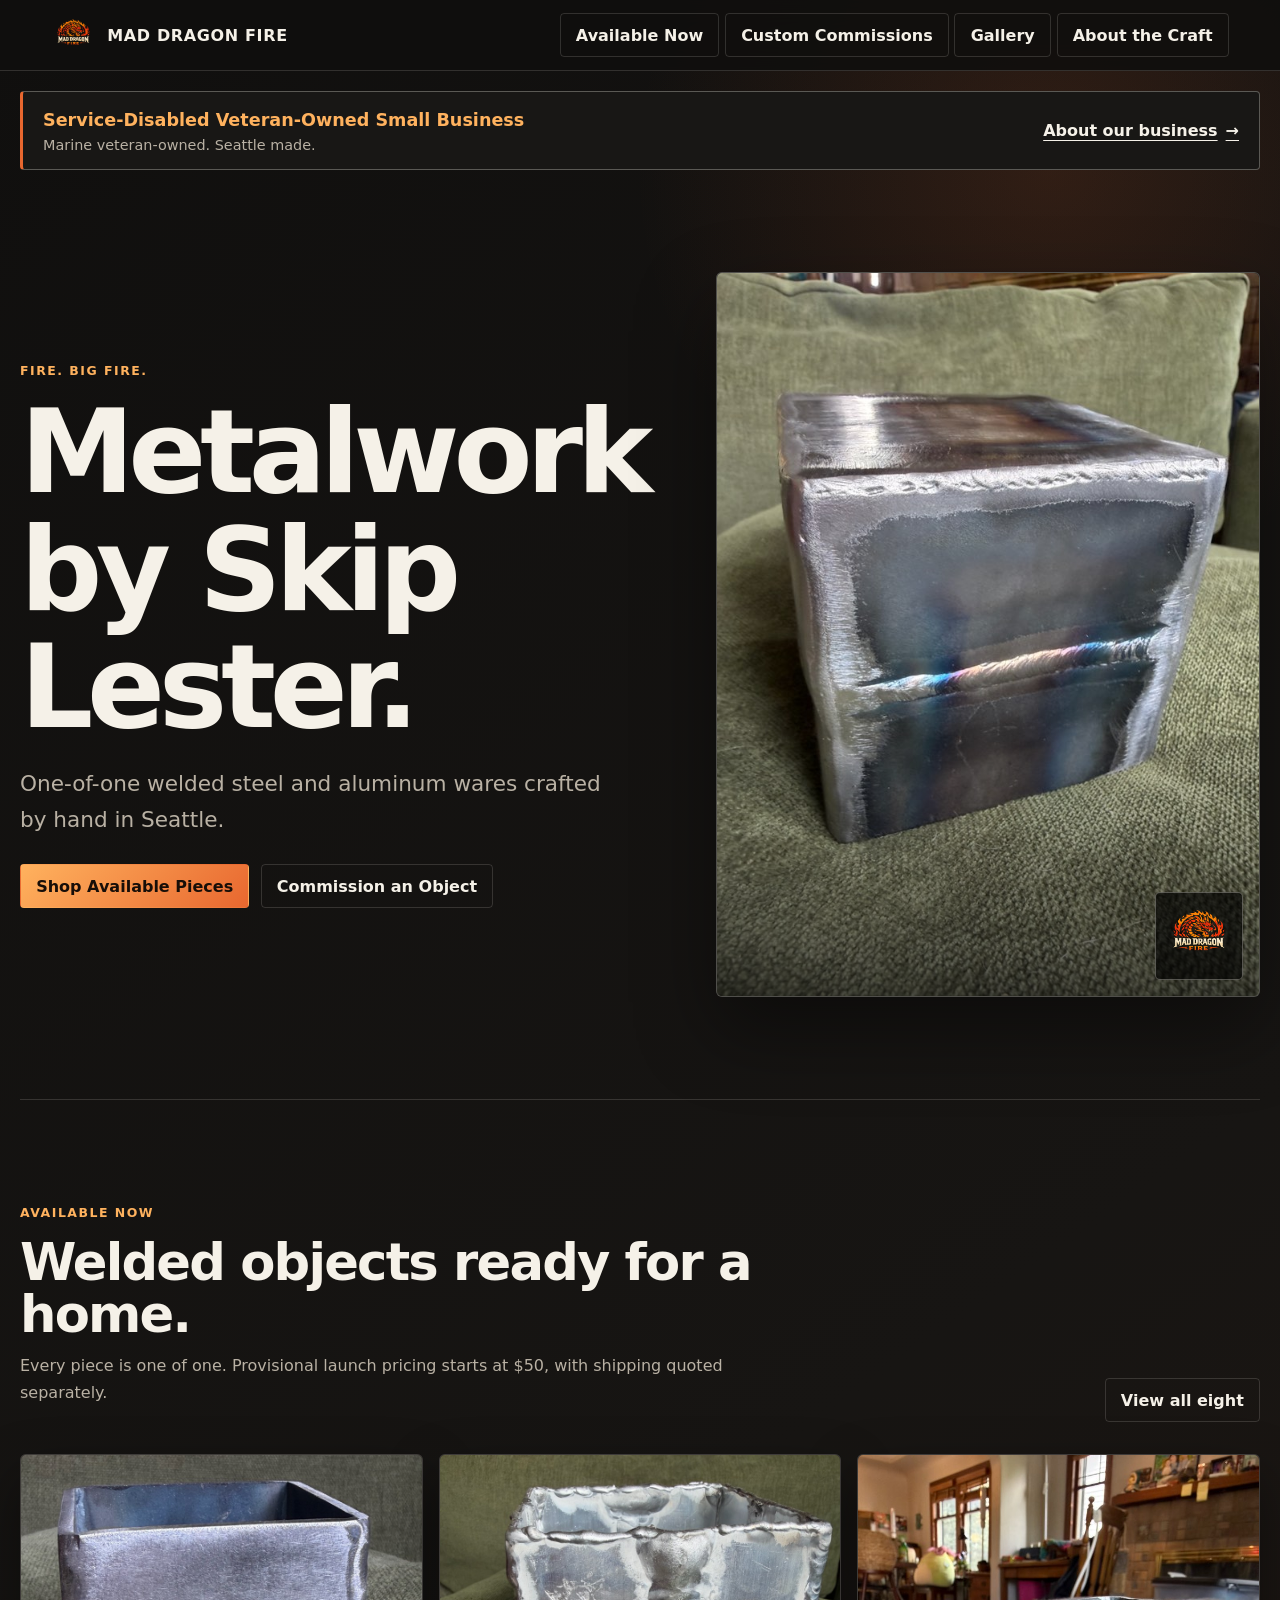
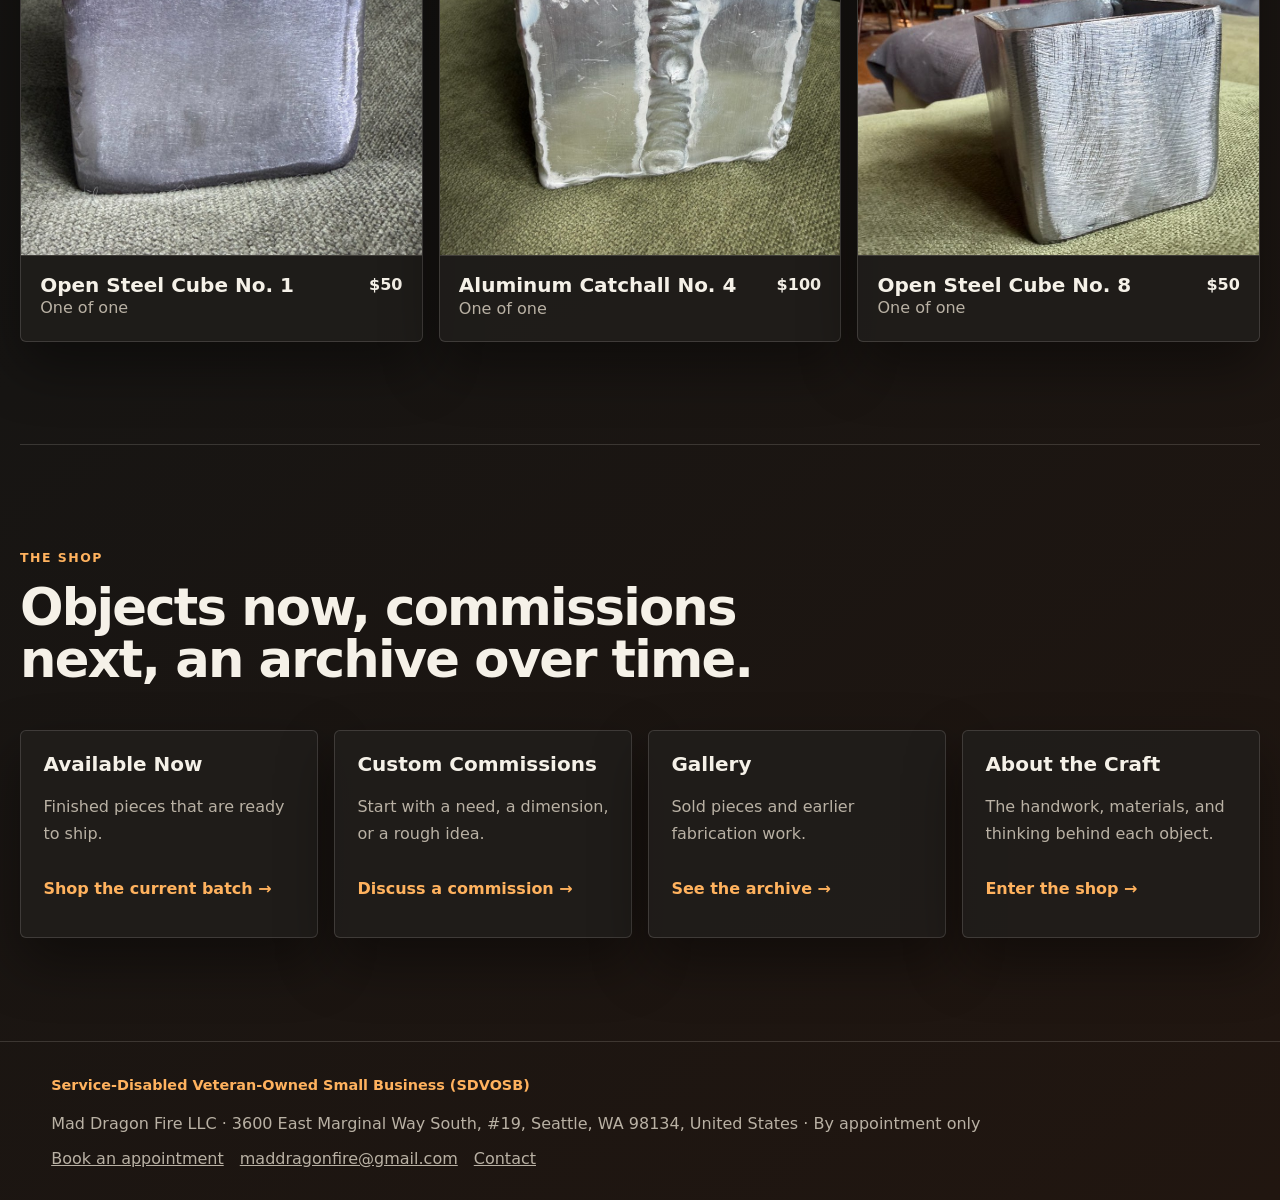
==== index.html @ 629c06bc "Refresh stylesheet cache for ownership banner" ====
<!doctype html>
<html lang="en">
  <head>
    <meta charset="utf-8">
    <meta name="viewport" content="width=device-width, initial-scale=1">
    <title>Mad Dragon Fire | One-of-One Metalwork</title>
    <meta name="description" content="One-of-one welded steel and aluminum wares handmade in Seattle by Mad Dragon Fire LLC, a service-disabled veteran-owned small business.">
    <meta property="og:title" content="Mad Dragon Fire | One-of-One Metalwork">
    <meta property="og:description" content="One-of-one metalwork from a service-disabled veteran-owned small business in Seattle.">
    <meta property="og:image" content="https://maddragonfire.com/images/Metalwork/object007/web/cube-007-view-01.jpeg">
    <link rel="icon" href="assets/images/logo.png">
    <link rel="stylesheet" href="style.css?v=20261022">
  </head>
  <body>
    <a class="skip-link" href="#main">Skip to content</a>
    <header class="site-header">
      <a class="brand" href="./" aria-label="Mad Dragon Fire home">
        <img src="assets/images/logo.png" alt="">
        <span>Mad Dragon Fire</span>
      </a>
      <nav aria-label="Main navigation">
        <a href="available/">Available Now</a>
        <a href="commissions/">Custom Commissions</a>
        <a href="gallery/">Gallery</a>
        <a href="about/">About the Craft</a>
      </nav>
    </header>

    <main id="main">
      <aside class="ownership-banner" aria-label="Business ownership">
        <div>
          <strong>Service-Disabled Veteran-Owned Small Business</strong>
          <span>Marine veteran-owned. Seattle made.</span>
        </div>
        <a href="about/#veteran-owned">About our business <span aria-hidden="true">→</span></a>
      </aside>
      <section class="hero">
        <div class="hero-copy">
          <p class="eyebrow">Fire. Big Fire.</p>
          <h1>Metalwork by Skip Lester.</h1>
          <p>One-of-one welded steel and aluminum wares crafted by hand in Seattle.</p>
          <div class="actions">
            <a class="button primary" href="available/">Shop Available Pieces</a>
            <a class="button" href="commissions/">Commission an Object</a>
          </div>
        </div>
        <div class="hero-media">
          <img src="images/Metalwork/object007/web/cube-007-view-01.jpeg" alt="Exposed-weld steel cube with dark heat color" fetchpriority="high">
          <img class="hero-badge" src="images/logo.png" alt="">
        </div>
      </section>

      <section class="section-block" aria-labelledby="available-heading">
        <div class="section-heading">
          <div>
            <p class="eyebrow">Available now</p>
            <h2 id="available-heading">Welded objects ready for a home.</h2>
            <p>Every piece is one of one. Provisional launch pricing starts at $50, with shipping quoted separately.</p>
          </div>
          <a class="button" href="available/">View all eight</a>
        </div>
        <div class="product-card-grid">
          <a class="product-card" href="available/#cube-001">
            <img src="images/Metalwork/object001/web/cube-001-view-01.jpeg" alt="Open steel cube number one" loading="lazy">
            <div class="product-card-copy">
              <div><h3>Open Steel Cube No. 1</h3><p>One of one</p></div>
              <span class="product-card-price">$50</span>
            </div>
          </a>
          <a class="product-card" href="available/#cube-004">
            <img src="images/Metalwork/object004/web/cube-004-view-01.jpeg" alt="Aluminum catchall number four" loading="lazy">
            <div class="product-card-copy">
              <div><h3>Aluminum Catchall No. 4</h3><p>One of one</p></div>
              <span class="product-card-price">$100</span>
            </div>
          </a>
          <a class="product-card" href="available/#cube-008">
            <img src="images/Metalwork/object008/web/cube-008-view-01.jpeg" alt="Open steel cube number eight" loading="lazy">
            <div class="product-card-copy">
              <div><h3>Open Steel Cube No. 8</h3><p>One of one</p></div>
              <span class="product-card-price">$50</span>
            </div>
          </a>
        </div>
      </section>

      <section class="section-block" aria-labelledby="shop-structure-heading">
        <div class="section-heading">
          <div>
            <p class="eyebrow">The shop</p>
            <h2 id="shop-structure-heading">Objects now, commissions next, an archive over time.</h2>
          </div>
        </div>
        <div class="path-grid">
          <a class="path-card" href="available/"><h3>Available Now</h3><p>Finished pieces that are ready to ship.</p><span>Shop the current batch →</span></a>
          <a class="path-card" href="commissions/"><h3>Custom Commissions</h3><p>Start with a need, a dimension, or a rough idea.</p><span>Discuss a commission →</span></a>
          <a class="path-card" href="gallery/"><h3>Gallery</h3><p>Sold pieces and earlier fabrication work.</p><span>See the archive →</span></a>
          <a class="path-card" href="about/"><h3>About the Craft</h3><p>The handwork, materials, and thinking behind each object.</p><span>Enter the shop →</span></a>
        </div>
      </section>
    </main>

    <footer>
      <p class="ownership-footer">Service-Disabled Veteran-Owned Small Business (SDVOSB)</p>
      <address>Mad Dragon Fire LLC · 3600 East Marginal Way South, #19, Seattle, WA 98134, United States · By appointment only</address>
      <div class="footer-links">
        <a href="https://calendar.app.google/XEQRpkkE3KjMpGwbA">Book an appointment</a>
        <a href="mailto:maddragonfire@gmail.com">maddragonfire@gmail.com</a>
        <a href="contact/">Contact</a>
      </div>
    </footer>
  </body>
</html>
---- style.css ----
:root {
  color-scheme: dark;
  --bg: #100f0e;
  --surface: #181715;
  --surface-raised: #211f1c;
  --text: #f5f1e8;
  --muted: #b9b1a4;
  --steel: #d7d2c8;
  --accent: #e8672f;
  --accent-light: #ffb25e;
  --line: rgba(245, 241, 232, 0.15);
  --line-strong: rgba(245, 241, 232, 0.3);
  --shadow: rgba(0, 0, 0, 0.42);
  font-family: Inter, ui-sans-serif, system-ui, -apple-system, BlinkMacSystemFont, "Segoe UI", sans-serif;
}

* {
  box-sizing: border-box;
}

html {
  scroll-behavior: smooth;
}

body {
  min-height: 100vh;
  margin: 0;
  color: var(--text);
  background:
    radial-gradient(circle at 82% 6%, rgba(232, 103, 47, 0.14), transparent 26rem),
    linear-gradient(145deg, #100f0e 0%, #171513 54%, #211610 100%);
}

img {
  display: block;
  max-width: 100%;
}

a {
  color: inherit;
}

.skip-link {
  position: fixed;
  top: 0.75rem;
  left: 0.75rem;
  z-index: 100;
  padding: 0.75rem 1rem;
  color: #111;
  background: var(--accent-light);
  transform: translateY(-180%);
}

.skip-link:focus {
  transform: translateY(0);
}

.site-header {
  position: sticky;
  top: 0;
  z-index: 20;
  display: flex;
  align-items: center;
  justify-content: space-between;
  gap: 1.5rem;
  padding: 0.8rem clamp(1rem, 4vw, 4rem);
  border-bottom: 1px solid var(--line);
  background: rgba(16, 15, 14, 0.9);
  backdrop-filter: blur(14px);
}

.brand {
  display: inline-flex;
  align-items: center;
  gap: 0.7rem;
  font-weight: 850;
  letter-spacing: 0.04em;
  text-decoration: none;
  text-transform: uppercase;
  white-space: nowrap;
}

.brand img {
  width: 2.8rem;
  height: 2.8rem;
  object-fit: contain;
}

nav {
  display: flex;
  flex-wrap: wrap;
  justify-content: flex-end;
  gap: 0.35rem;
}

nav a,
.button,
.checkout-stub {
  min-height: 2.75rem;
  display: inline-flex;
  align-items: center;
  justify-content: center;
  padding: 0.7rem 0.95rem;
  border: 1px solid var(--line);
  border-radius: 4px;
  font: inherit;
  font-weight: 750;
  text-decoration: none;
}

nav a:hover,
nav a:focus-visible,
.button:hover,
.button:focus-visible {
  border-color: var(--accent-light);
}

nav a[aria-current="page"] {
  color: var(--accent-light);
  border-color: rgba(255, 178, 94, 0.5);
}

main {
  width: min(1240px, calc(100% - 2rem));
  margin: 0 auto;
}

h1,
h2,
h3,
p {
  margin-top: 0;
}

h1,
h2,
h3 {
  line-height: 1.02;
}

h1 {
  margin-bottom: 1.2rem;
  font-size: clamp(3.2rem, 9vw, 7.8rem);
  letter-spacing: -0.055em;
}

h2 {
  font-size: clamp(1.9rem, 4vw, 3.5rem);
  letter-spacing: -0.035em;
}

h3 {
  font-size: 1.25rem;
}

p {
  color: var(--muted);
  line-height: 1.65;
}

.eyebrow,
.listing-status {
  margin-bottom: 0.8rem;
  color: var(--accent-light);
  font-size: 0.78rem;
  font-weight: 850;
  letter-spacing: 0.12em;
  text-transform: uppercase;
}

.hero {
  min-height: calc(100svh - 4.5rem);
  display: grid;
  grid-template-columns: minmax(0, 1fr) minmax(22rem, 34rem);
  align-items: center;
  gap: clamp(2rem, 7vw, 6rem);
  padding: clamp(2.5rem, 8vw, 7rem) 0;
}

.hero-copy {
  max-width: 47rem;
}

.hero-copy > p:not(.eyebrow) {
  max-width: 38rem;
  font-size: clamp(1.1rem, 2vw, 1.35rem);
}

.hero-media {
  position: relative;
  overflow: hidden;
  min-height: 37rem;
  border: 1px solid var(--line-strong);
  border-radius: 6px;
  background: #080807;
  box-shadow: 0 2rem 5rem var(--shadow);
}

.hero-media::after {
  position: absolute;
  inset: 0;
  content: "";
  background: linear-gradient(180deg, transparent 58%, rgba(0, 0, 0, 0.68));
  pointer-events: none;
}

.hero-media > img:first-child {
  width: 100%;
  height: 100%;
  min-height: 37rem;
  object-fit: cover;
}

.hero-badge {
  position: absolute;
  right: 1rem;
  bottom: 1rem;
  z-index: 2;
  width: 5.5rem;
  padding: 0.45rem;
  border: 1px solid var(--line-strong);
  border-radius: 5px;
  background: rgba(0, 0, 0, 0.66);
}

.actions {
  display: flex;
  flex-wrap: wrap;
  gap: 0.7rem;
  margin-top: 1.7rem;
}

.button.primary {
  color: #170e08;
  border-color: transparent;
  background: linear-gradient(135deg, var(--accent-light), var(--accent));
}

.section-block {
  padding: clamp(3.5rem, 8vw, 7rem) 0;
  border-top: 1px solid var(--line);
}

.section-heading {
  display: flex;
  align-items: end;
  justify-content: space-between;
  gap: 2rem;
  margin-bottom: 2rem;
}

.section-heading > div {
  max-width: 46rem;
}

.section-heading h2 {
  margin-bottom: 0.8rem;
}

.product-card-grid,
.path-grid,
.content-grid {
  display: grid;
  grid-template-columns: repeat(3, minmax(0, 1fr));
  gap: 1rem;
}

.product-card,
.path-card,
.content-panel,
.notice-panel {
  overflow: hidden;
  border: 1px solid var(--line);
  border-radius: 6px;
  background: rgba(33, 31, 28, 0.8);
  box-shadow: 0 1.5rem 3.5rem var(--shadow);
}

.product-card {
  display: flex;
  flex-direction: column;
  text-decoration: none;
}

.product-card img {
  width: 100%;
  aspect-ratio: 1;
  object-fit: cover;
  border-bottom: 1px solid var(--line);
}

.product-card-copy {
  display: grid;
  grid-template-columns: 1fr auto;
  gap: 0.75rem;
  align-items: start;
  padding: 1.2rem;
}

.product-card-copy h3,
.product-card-copy p {
  margin-bottom: 0;
}

.product-card-price,
.price {
  color: var(--text);
  font-weight: 850;
  font-variant-numeric: tabular-nums;
}

.path-grid {
  grid-template-columns: repeat(4, minmax(0, 1fr));
}

.path-card,
.content-panel,
.notice-panel {
  padding: 1.4rem;
}

.path-card {
  min-height: 13rem;
  text-decoration: none;
}

.path-card span {
  display: inline-block;
  margin-top: 1rem;
  color: var(--accent-light);
  font-weight: 800;
}

.page-header {
  display: grid;
  grid-template-columns: minmax(0, 1fr) minmax(15rem, 24rem);
  align-items: center;
  gap: clamp(2rem, 6vw, 5rem);
  padding: clamp(3rem, 8vw, 6.5rem) 0;
}

.page-header h1 {
  max-width: 10ch;
  font-size: clamp(3.3rem, 8vw, 7rem);
}

.page-header-copy > p:not(.eyebrow) {
  max-width: 46rem;
  font-size: 1.15rem;
}

.page-header-image {
  width: 100%;
  aspect-ratio: 1;
  object-fit: cover;
  border: 1px solid var(--line-strong);
  border-radius: 6px;
  box-shadow: 0 1.5rem 4rem var(--shadow);
}

.notice-panel {
  display: grid;
  grid-template-columns: auto 1fr;
  gap: 1rem;
  margin-bottom: 2rem;
  border-color: rgba(255, 178, 94, 0.38);
}

.notice-panel strong {
  color: var(--accent-light);
}

.notice-panel p {
  margin-bottom: 0;
}

.product-list {
  display: grid;
  gap: clamp(3rem, 8vw, 7rem);
  padding-bottom: clamp(4rem, 9vw, 8rem);
}

.product-listing {
  display: grid;
  grid-template-columns: minmax(0, 1.08fr) minmax(19rem, 0.92fr);
  gap: clamp(1.5rem, 5vw, 4rem);
  scroll-margin-top: 6rem;
}

.product-gallery {
  display: grid;
  grid-template-columns: repeat(4, minmax(0, 1fr));
  gap: 0.55rem;
  align-content: start;
}

.product-gallery a {
  overflow: hidden;
  border: 1px solid var(--line);
  border-radius: 4px;
  background: var(--surface);
}

.product-gallery a:first-child {
  grid-column: 1 / -1;
}

.product-gallery img {
  width: 100%;
  aspect-ratio: 1;
  object-fit: cover;
  transition: transform 180ms ease;
}

.product-gallery a:first-child img {
  aspect-ratio: 4 / 3;
}

.product-gallery a:hover img,
.product-gallery a:focus-visible img {
  transform: scale(1.025);
}

.product-details {
  align-self: start;
  position: sticky;
  top: 6.2rem;
  padding: clamp(1.35rem, 3vw, 2rem);
  border: 1px solid var(--line);
  border-radius: 6px;
  background: rgba(24, 23, 21, 0.92);
  box-shadow: 0 1.5rem 4rem var(--shadow);
}

.product-heading {
  display: flex;
  justify-content: space-between;
  gap: 1rem;
  align-items: start;
  padding-bottom: 1rem;
  border-bottom: 1px solid var(--line);
}

.product-heading h2 {
  max-width: 11ch;
  margin-bottom: 0;
  font-size: clamp(2rem, 4vw, 3.4rem);
}

.price {
  margin: 0;
  font-size: 1.5rem;
}

.spec-list {
  display: grid;
  grid-template-columns: minmax(7rem, 0.45fr) 1fr;
  margin: 1.3rem 0;
  border-top: 1px solid var(--line);
}

.spec-list dt,
.spec-list dd {
  margin: 0;
  padding: 0.65rem 0;
  border-bottom: 1px solid var(--line);
}

.spec-list dt {
  color: var(--muted);
  font-size: 0.86rem;
  font-weight: 750;
}

.spec-list dd {
  color: var(--steel);
}

.provenance {
  padding-left: 1rem;
  border-left: 2px solid var(--accent);
  font-size: 0.92rem;
}

.product-actions {
  display: grid;
  grid-template-columns: 1fr;
}

.checkout-stub {
  color: #8f8980;
  border-color: rgba(245, 241, 232, 0.08);
  background: rgba(255, 255, 255, 0.025);
  cursor: not-allowed;
}

.content-grid {
  grid-template-columns: repeat(2, minmax(0, 1fr));
  padding-bottom: clamp(4rem, 9vw, 8rem);
}

.content-panel {
  min-height: 14rem;
}

.content-panel p:last-child {
  margin-bottom: 0;
}

.sold-grid {
  display: grid;
  grid-template-columns: repeat(3, minmax(0, 1fr));
  gap: 1rem;
  padding-bottom: clamp(4rem, 9vw, 8rem);
}

.sold-piece {
  overflow: hidden;
  margin: 0;
  border: 1px solid var(--line);
  border-radius: 6px;
  background: var(--surface-raised);
}

.sold-piece:first-child {
  grid-column: span 2;
}

.sold-piece img {
  width: 100%;
  min-height: 20rem;
  aspect-ratio: 4 / 3;
  object-fit: cover;
}

.sold-piece figcaption {
  display: flex;
  justify-content: space-between;
  gap: 1rem;
  padding: 1rem 1.1rem;
  color: var(--muted);
}

.sold-piece strong {
  color: var(--text);
}

.sold-marker {
  color: var(--accent-light);
  font-size: 0.78rem;
  font-weight: 850;
  letter-spacing: 0.1em;
  text-transform: uppercase;
}

.legacy-message {
  max-width: 48rem;
  margin: 12vh auto;
  padding: 2rem;
  border: 1px solid var(--line);
  background: var(--surface);
}

footer {
  display: flex;
  flex-wrap: wrap;
  justify-content: space-between;
  gap: 1rem 2rem;
  padding: 2rem clamp(1rem, 4vw, 4rem);
  border-top: 1px solid var(--line);
  color: var(--muted);
}

footer address,
.business-address {
  font-style: normal;
}

.business-address {
  margin-top: 1.25rem;
  color: var(--muted);
  line-height: 1.7;
}

.business-address strong {
  color: var(--text);
}

.business-address .appointment-only {
  color: var(--accent-light);
}

.footer-links {
  display: flex;
  flex-wrap: wrap;
  gap: 1rem;
}

@media (max-width: 960px) {
  .path-grid {
    grid-template-columns: repeat(2, minmax(0, 1fr));
  }

  .product-listing {
    grid-template-columns: 1fr;
  }

  .product-details {
    position: static;
  }
}

@media (max-width: 780px) {
  .site-header,
  footer {
    align-items: flex-start;
    flex-direction: column;
  }

  nav {
    justify-content: flex-start;
  }

  .hero,
  .page-header,
  .product-card-grid,
  .content-grid,
  .sold-grid {
    grid-template-columns: 1fr;
  }

  .hero {
    min-height: auto;
  }

  .hero-media {
    order: -1;
  }

  .section-heading {
    align-items: flex-start;
    flex-direction: column;
  }

  .sold-piece:first-child {
    grid-column: auto;
  }
}

@media (max-width: 600px) {
  .site-header {
    gap: 0.65rem;
    padding: max(0.65rem, env(safe-area-inset-top)) 0.75rem 0.65rem;
  }

  .brand {
    font-size: 0.86rem;
  }

  .brand img {
    width: 2.25rem;
    height: 2.25rem;
  }

  nav {
    width: calc(100% + 1.5rem);
    margin-inline: -0.75rem;
    padding-inline: 0.75rem;
    overflow-x: auto;
    flex-wrap: nowrap;
    scrollbar-width: none;
  }

  nav::-webkit-scrollbar {
    display: none;
  }

  nav a {
    flex: 0 0 auto;
    min-height: 2.45rem;
    padding: 0.55rem 0.7rem;
    font-size: 0.82rem;
  }

  main {
    width: min(100% - 1.4rem, 36rem);
  }

  h1 {
    font-size: clamp(3.1rem, 16vw, 4.8rem);
  }

  .hero {
    gap: 1.5rem;
    padding: 1rem 0 3rem;
  }

  .hero-media {
    min-height: 0;
    aspect-ratio: 4 / 5;
    max-height: 68svh;
  }

  .hero-media > img:first-child {
    min-height: 0;
    height: 100%;
  }

  .actions {
    display: grid;
    grid-template-columns: 1fr;
  }

  .button,
  .checkout-stub {
    width: 100%;
    min-height: 3.15rem;
  }

  .path-grid {
    grid-template-columns: 1fr;
  }

  .page-header {
    grid-template-columns: 1fr;
    padding: 1.5rem 0 3rem;
  }

  .page-header-image {
    order: -1;
    aspect-ratio: 4 / 3;
  }

  .notice-panel {
    grid-template-columns: 1fr;
  }

  .product-list {
    gap: 4rem;
  }

  .product-gallery {
    grid-template-columns: repeat(3, minmax(0, 1fr));
  }

  .product-heading {
    display: block;
  }

  .price {
    margin-top: 0.8rem;
  }

  .spec-list {
    grid-template-columns: 1fr;
  }

  .spec-list dt {
    padding-bottom: 0.15rem;
    border-bottom: 0;
  }

  .spec-list dd {
    padding-top: 0;
  }

  footer {
    padding: 1.5rem 0.75rem max(1.5rem, env(safe-area-inset-bottom));
    font-size: 0.88rem;
  }
}

/* Ownership is visible before the hero on desktop and mobile. */
.ownership-banner {
  display: flex;
  flex-wrap: wrap;
  align-items: center;
  justify-content: space-between;
  gap: 1rem 2rem;
  margin-top: 1.25rem;
  padding: 1rem 1.25rem;
  border: 1px solid var(--line-strong);
  border-left: 3px solid var(--accent);
  border-radius: 4px;
  background: var(--surface);
}
.ownership-banner strong,
.ownership-banner div > span {
  display: block;
}
.ownership-banner strong {
  color: var(--accent-light);
  font-size: clamp(0.95rem, 2vw, 1.1rem);
  line-height: 1.4;
}
.ownership-banner div > span {
  margin-top: 0.25rem;
  color: var(--muted);
  font-size: 0.9rem;
}
.ownership-banner a {
  display: inline-flex;
  align-items: center;
  gap: 0.5rem;
  min-height: 2.75rem;
  font-weight: 750;
  text-underline-offset: 0.25em;
}
.ownership-banner a:focus-visible {
  outline: 2px solid var(--accent-light);
  outline-offset: 4px;
}
.ownership-story {
  max-width: 52rem;
  margin-bottom: 3rem;
  padding: 2rem 0 0 1.25rem;
  border-left: 3px solid var(--accent);
  scroll-margin-top: 10rem;
}
.ownership-story h2 {
  font-size: clamp(1.8rem, 4vw, 3rem);
}
.ownership-footer {
  flex-basis: 100%;
  margin: 0;
  color: var(--accent-light);
  font-size: 0.9rem;
  font-weight: 750;
}
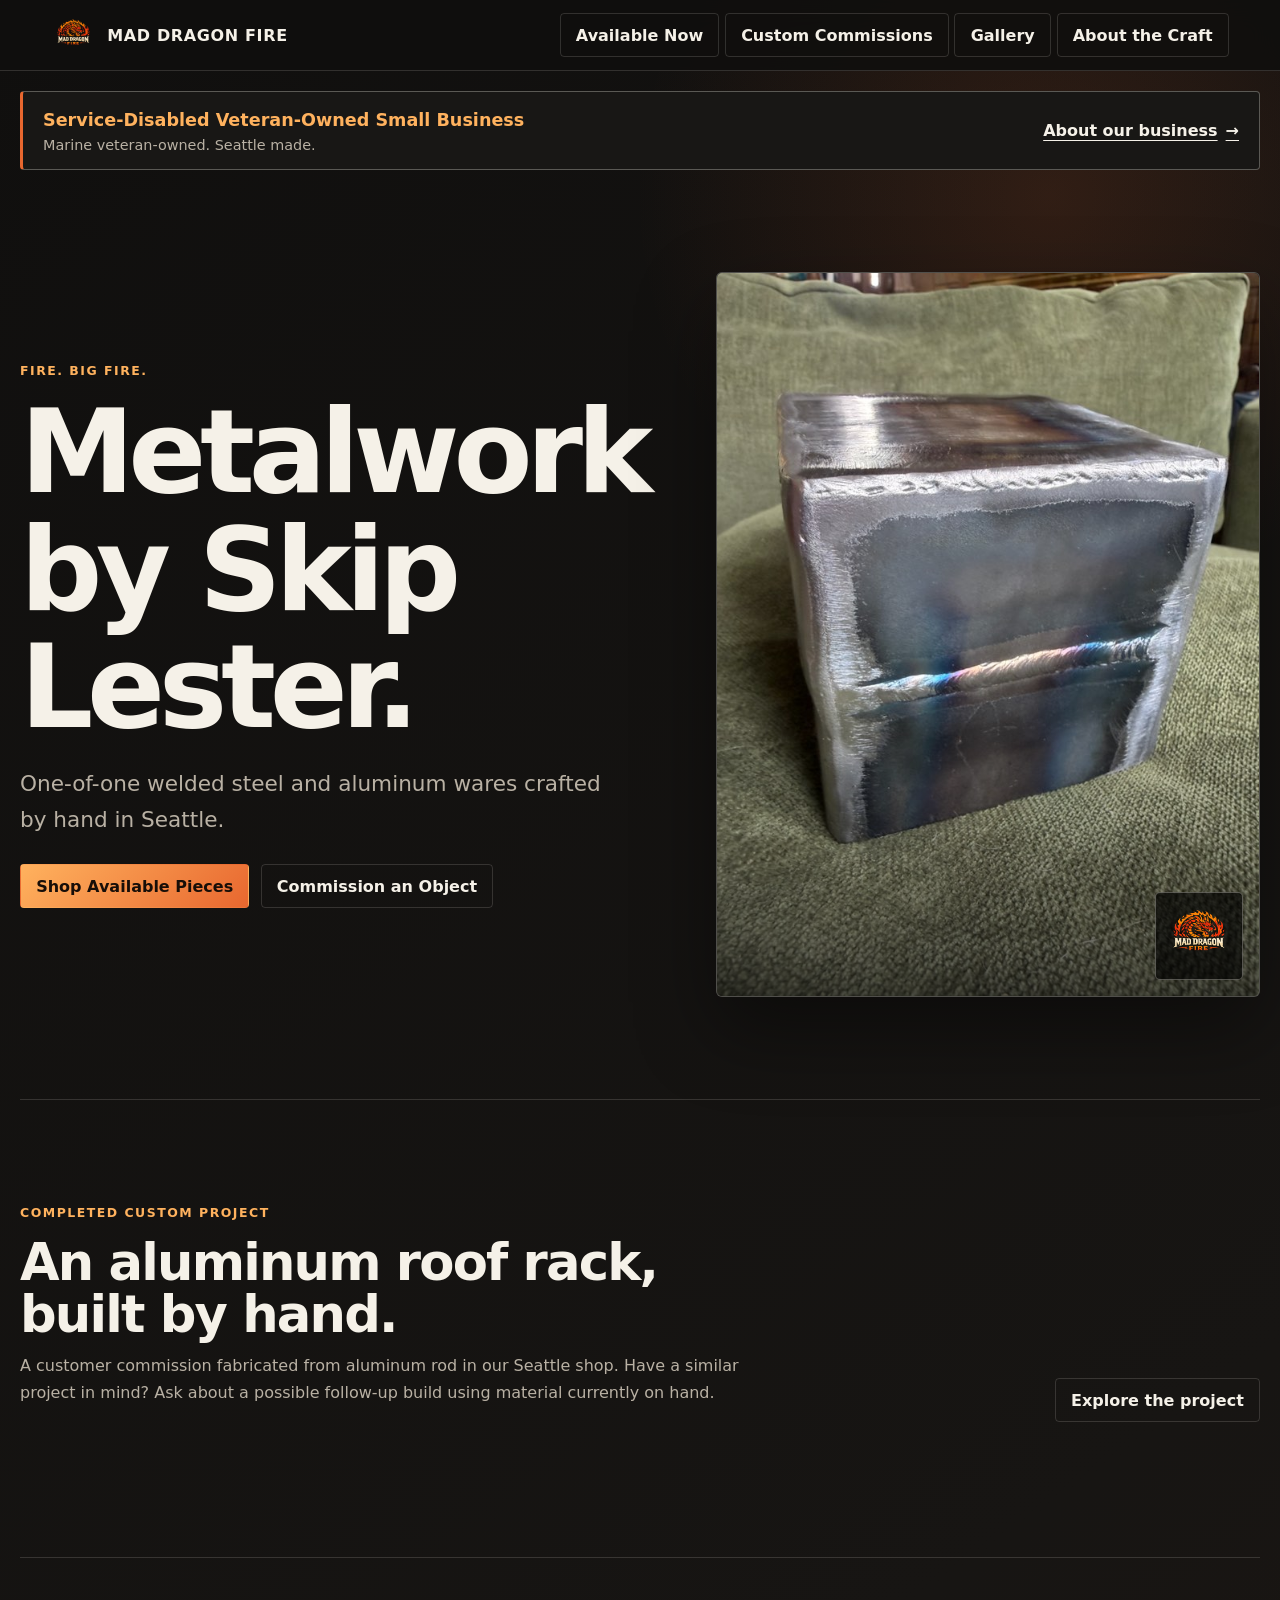
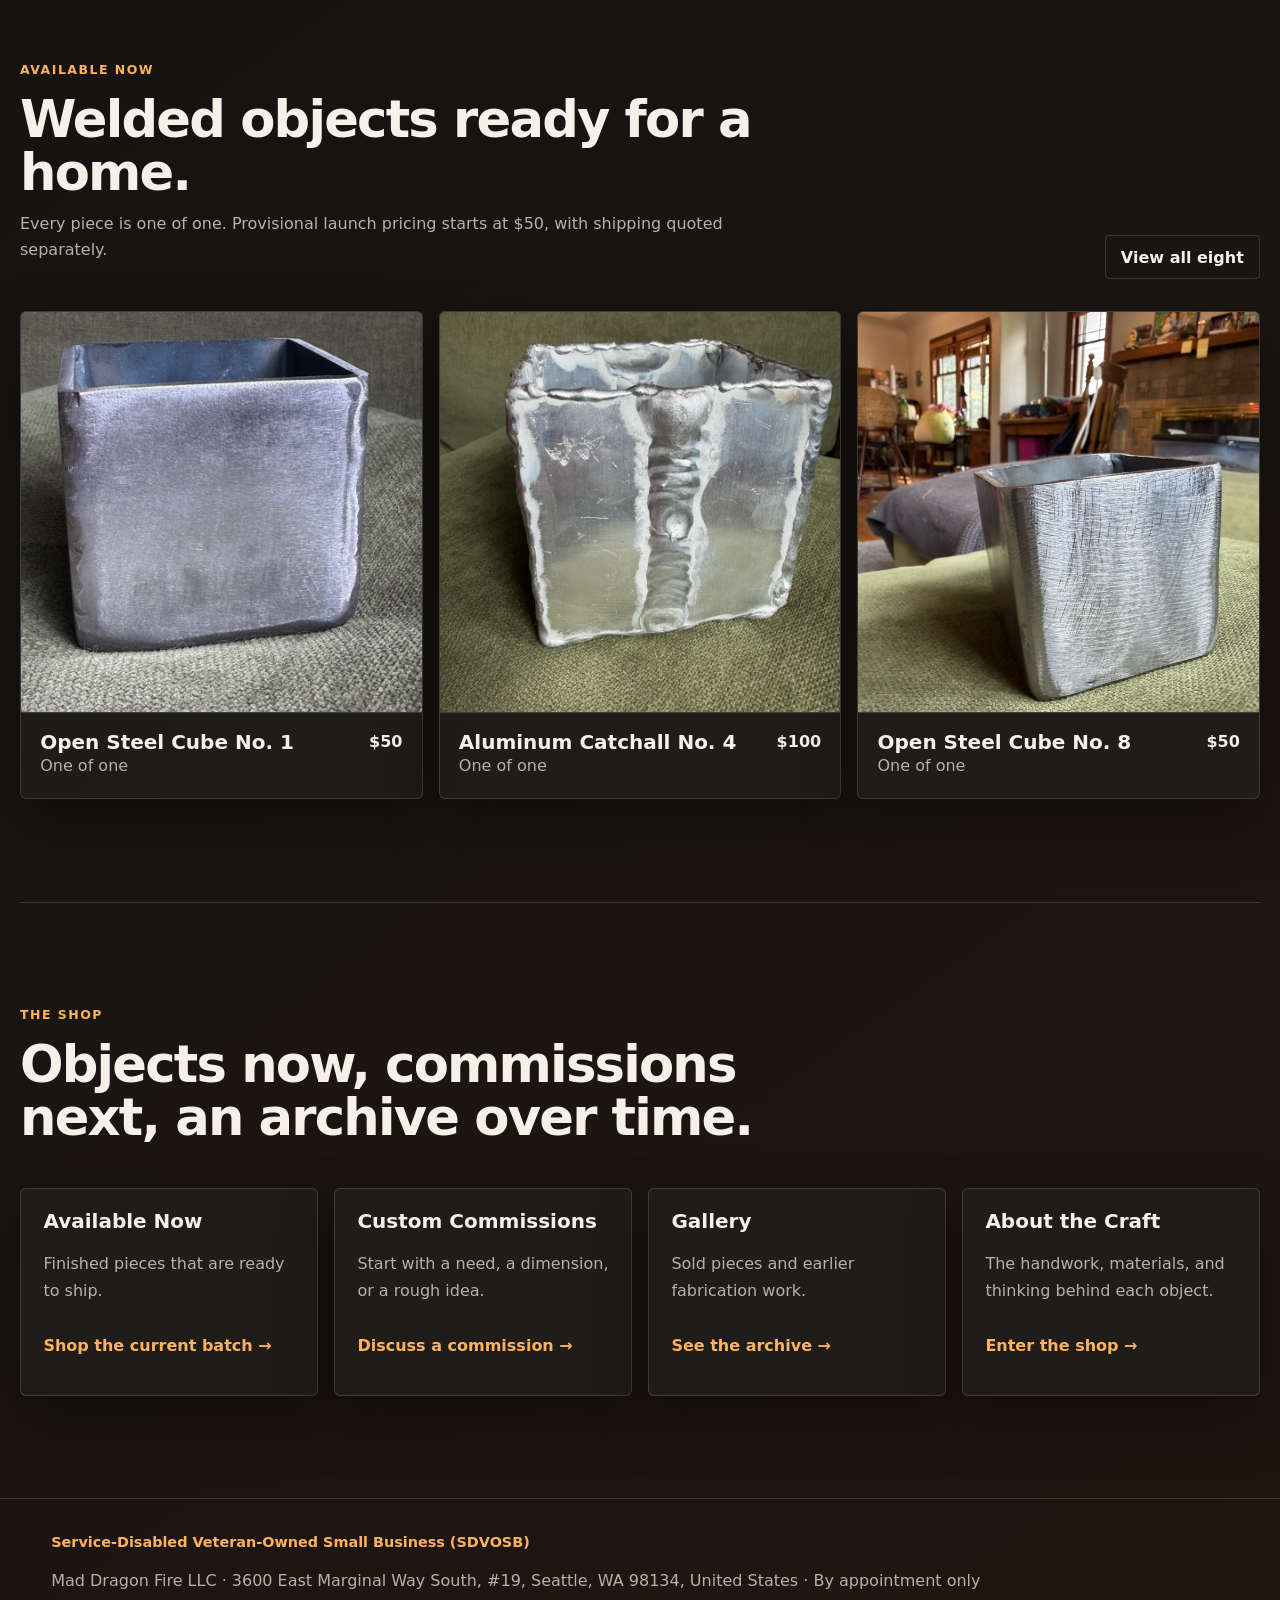
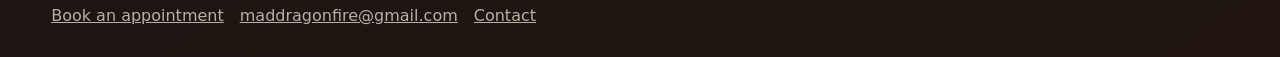
==== commit 7d2a2298: "Highlight custom aluminum roof rack on homepage" ====
--- a/index.html
+++ b/index.html
@@ -47,6 +47,17 @@
         <div class="hero-media">
           <img src="images/Metalwork/object007/web/cube-007-view-01.jpeg" alt="Exposed-weld steel cube with dark heat color" fetchpriority="high">
           <img class="hero-badge" src="images/logo.png" alt="">
+        </div>
+      </section>
+
+      <section class="section-block" aria-labelledby="roof-rack-heading">
+        <div class="section-heading">
+          <div>
+            <p class="eyebrow">Completed custom project</p>
+            <h2 id="roof-rack-heading">An aluminum roof rack, built by hand.</h2>
+            <p>A customer commission fabricated from aluminum rod in our Seattle shop. Have a similar project in mind? Ask about a possible follow-up build using material currently on hand.</p>
+          </div>
+          <a class="button" href="gallery/#aluminum-roof-rack">Explore the project</a>
         </div>
       </section>
 
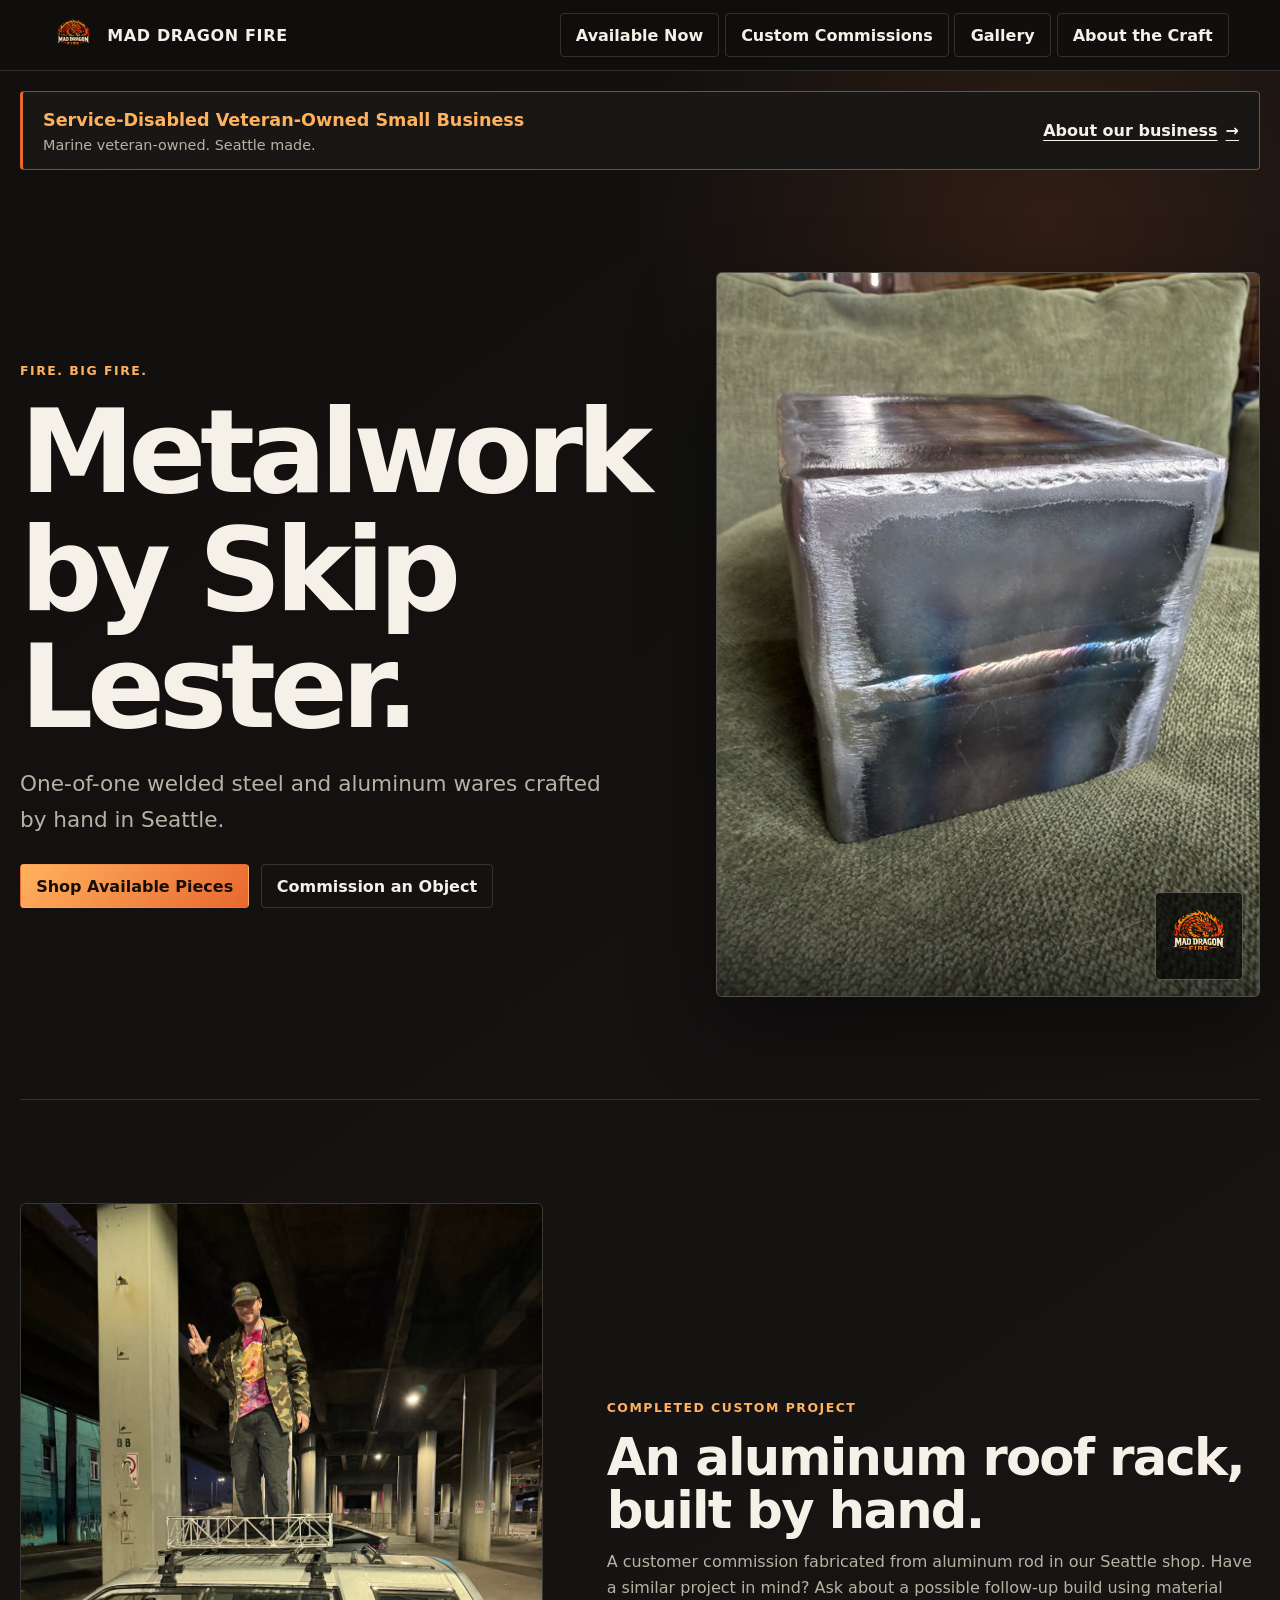
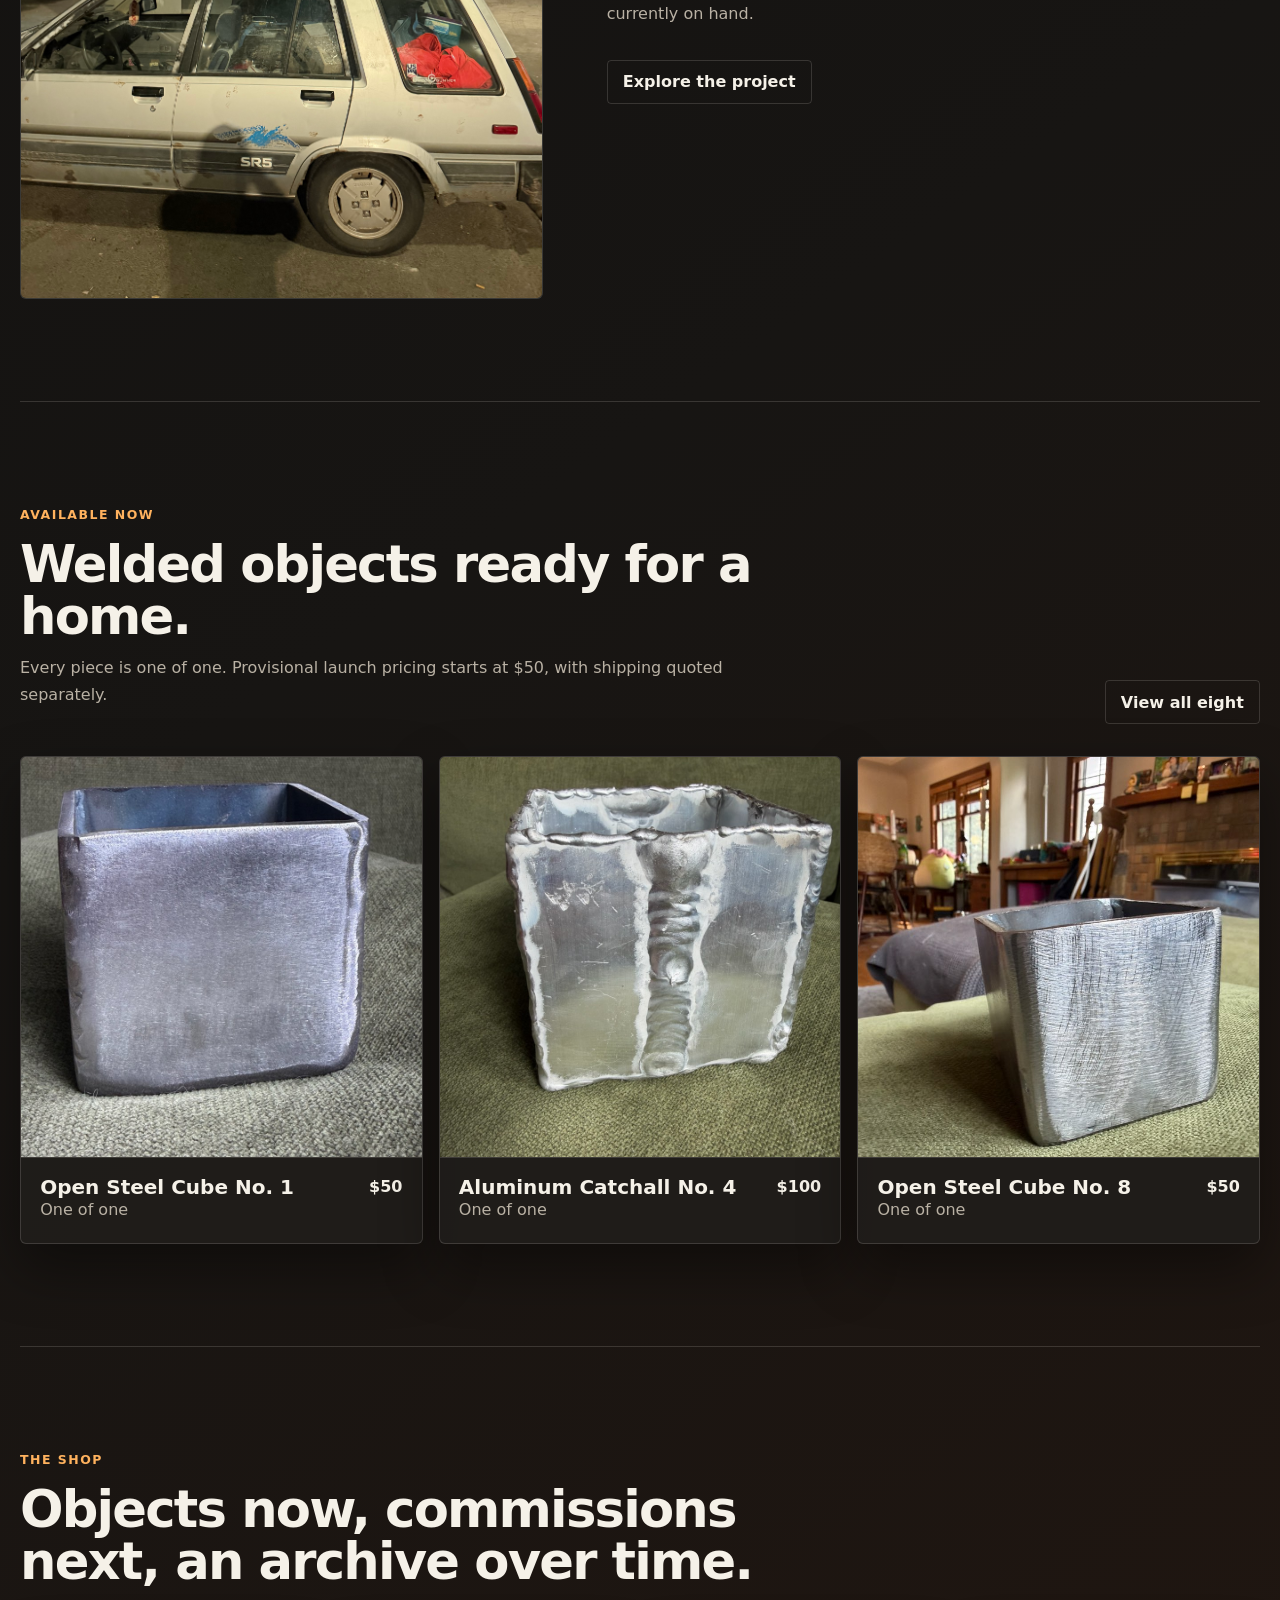
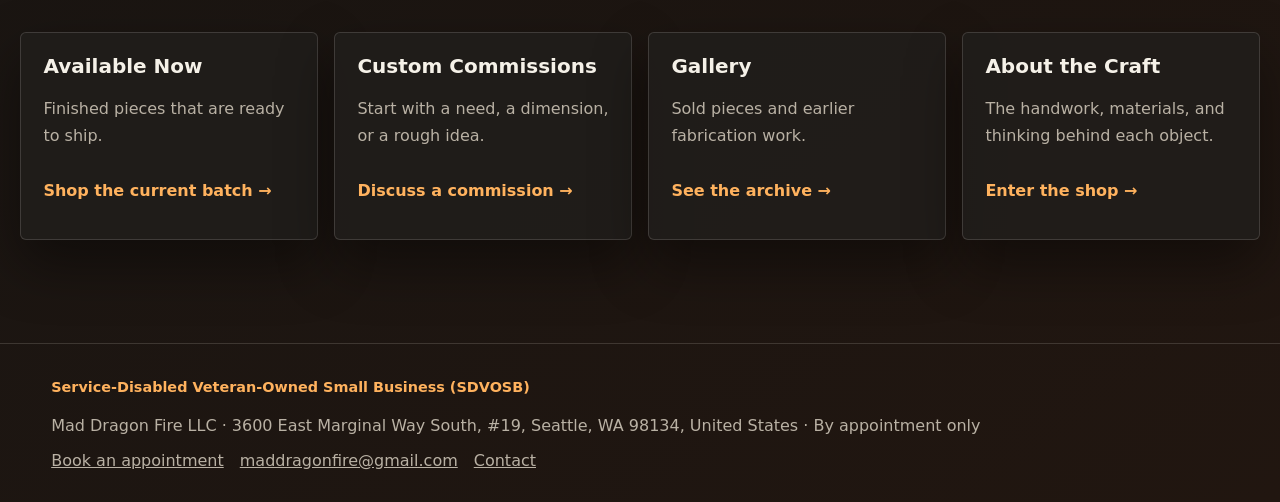
==== commit fda360bc: "Display roof rack photos on homepage and gallery" ====
--- a/index.html
+++ b/index.html
@@ -9,7 +9,7 @@
     <meta property="og:description" content="One-of-one metalwork from a service-disabled veteran-owned small business in Seattle.">
     <meta property="og:image" content="https://maddragonfire.com/images/Metalwork/object007/web/cube-007-view-01.jpeg">
     <link rel="icon" href="assets/images/logo.png">
-    <link rel="stylesheet" href="style.css?v=20261022">
+    <link rel="stylesheet" href="style.css?v=20261028">
   </head>
   <body>
     <a class="skip-link" href="#main">Skip to content</a>
@@ -50,7 +50,10 @@
         </div>
       </section>
 
-      <section class="section-block" aria-labelledby="roof-rack-heading">
+      <section class="section-block roof-rack-feature" aria-labelledby="roof-rack-heading">
+        <a class="roof-rack-preview" href="gallery/#aluminum-roof-rack" aria-label="View the custom aluminum roof rack project">
+          <img src="images/Metalwork/roof-rack/IMG_7176.jpeg" alt="Skip standing on the custom aluminum roof rack mounted on a customer's vehicle" width="1368" height="1824" loading="lazy">
+        </a>
         <div class="section-heading">
           <div>
             <p class="eyebrow">Completed custom project</p>
--- a/style.css
+++ b/style.css
@@ -827,3 +827,20 @@
   font-size: 0.9rem;
   font-weight: 750;
 }
+
+/* Roof rack project: preserve the full portrait photographs. */
+#aluminum-roof-rack { scroll-margin-top: 10rem; }
+.roof-rack-feature { display: grid; grid-template-columns: minmax(0, .8fr) minmax(0, 1fr); gap: clamp(1.5rem, 5vw, 4rem); align-items: center; }
+.roof-rack-feature .section-heading { display: block; margin-bottom: 0; }
+.roof-rack-feature .section-heading .button { margin-top: 1rem; }
+.roof-rack-preview { display: block; overflow: hidden; border: 1px solid var(--line); border-radius: 6px; background: var(--surface); }
+.roof-rack-preview img { width: 100%; height: auto; }
+.roof-rack-photos { display: grid; grid-template-columns: repeat(2, minmax(0, 1fr)); gap: 1.5rem; margin-bottom: 2rem; }
+.roof-rack-photos figure { margin: 0; overflow: hidden; border: 1px solid var(--line); border-radius: 6px; background: var(--surface); }
+.roof-rack-photos a { display: block; }
+.roof-rack-photos img { width: 100%; height: auto; }
+.roof-rack-photos figcaption { padding: 1rem 1.2rem; color: var(--muted); line-height: 1.6; font-size: .9rem; }
+.roof-rack-preview:focus-visible, .roof-rack-photos a:focus-visible { outline: 2px solid var(--accent-light); outline-offset: 4px; }
+@media (max-width: 780px) {
+  .roof-rack-feature, .roof-rack-photos { grid-template-columns: 1fr; }
+}
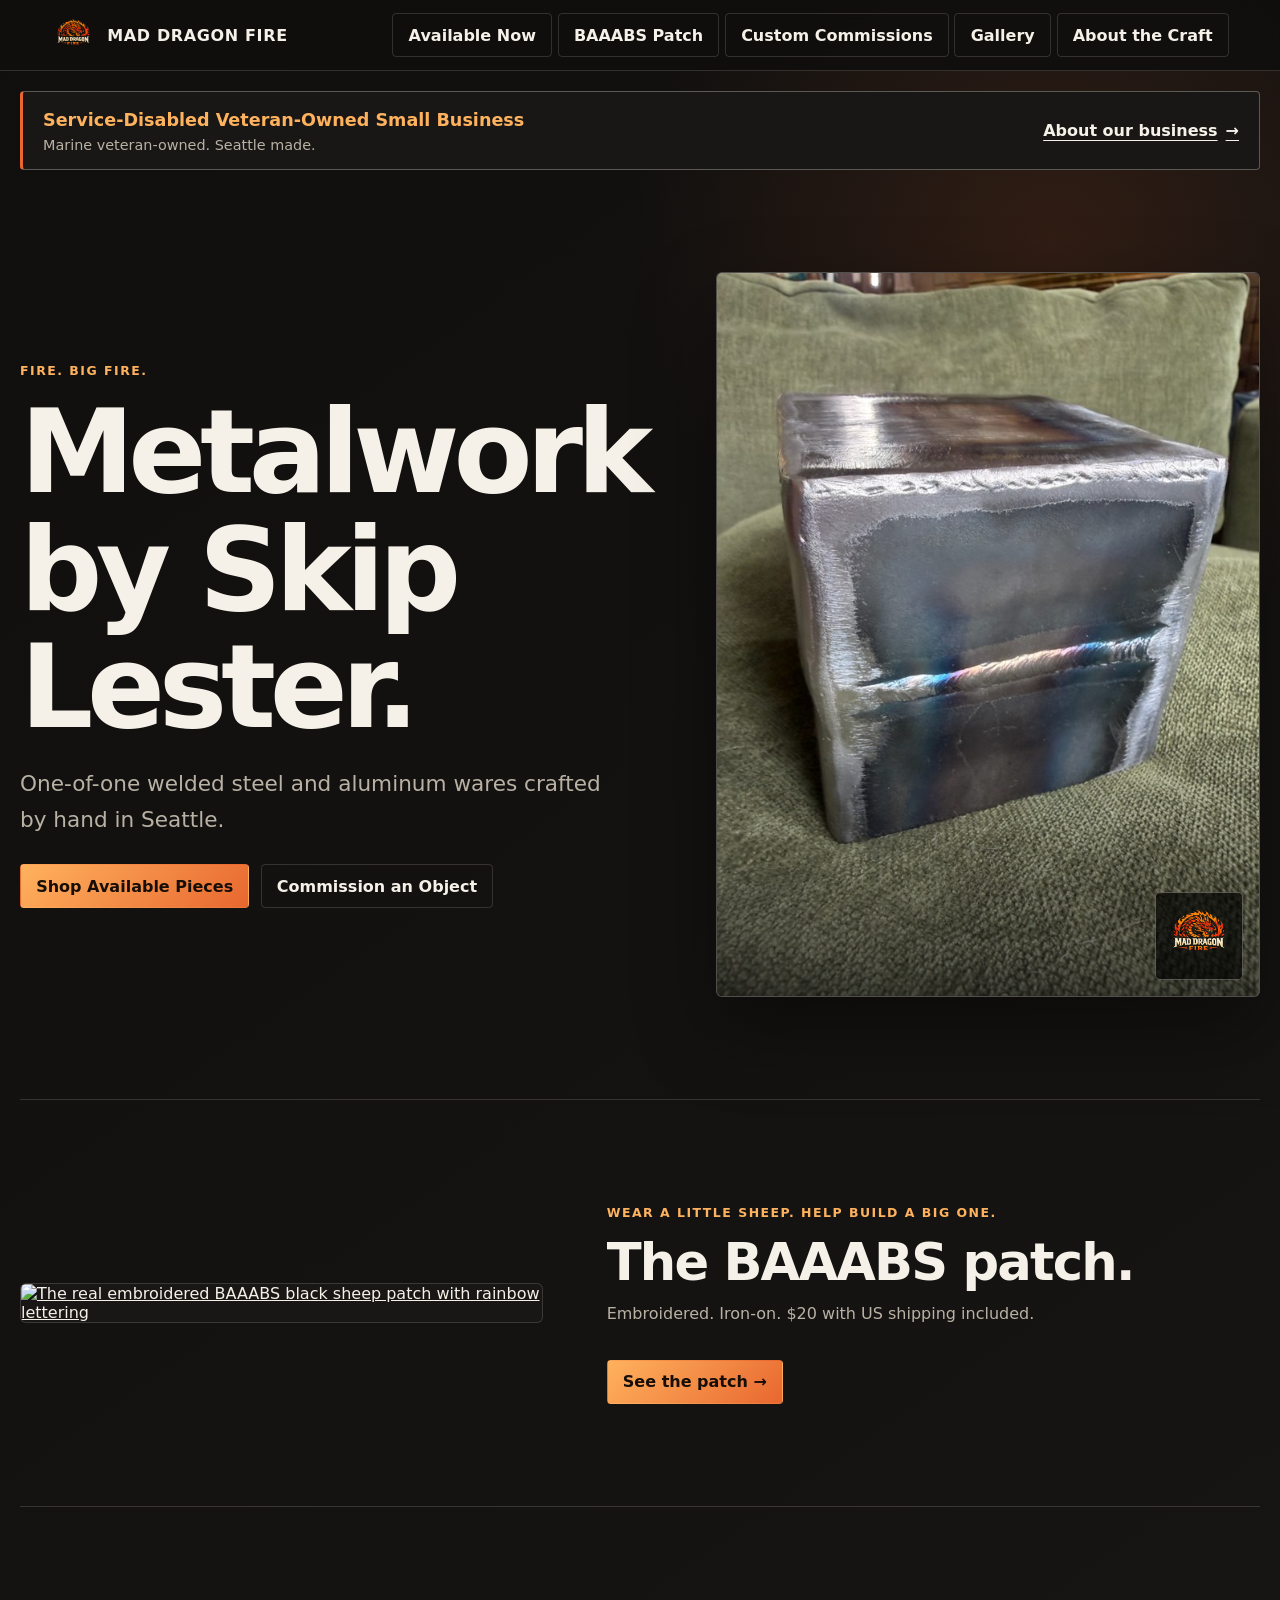
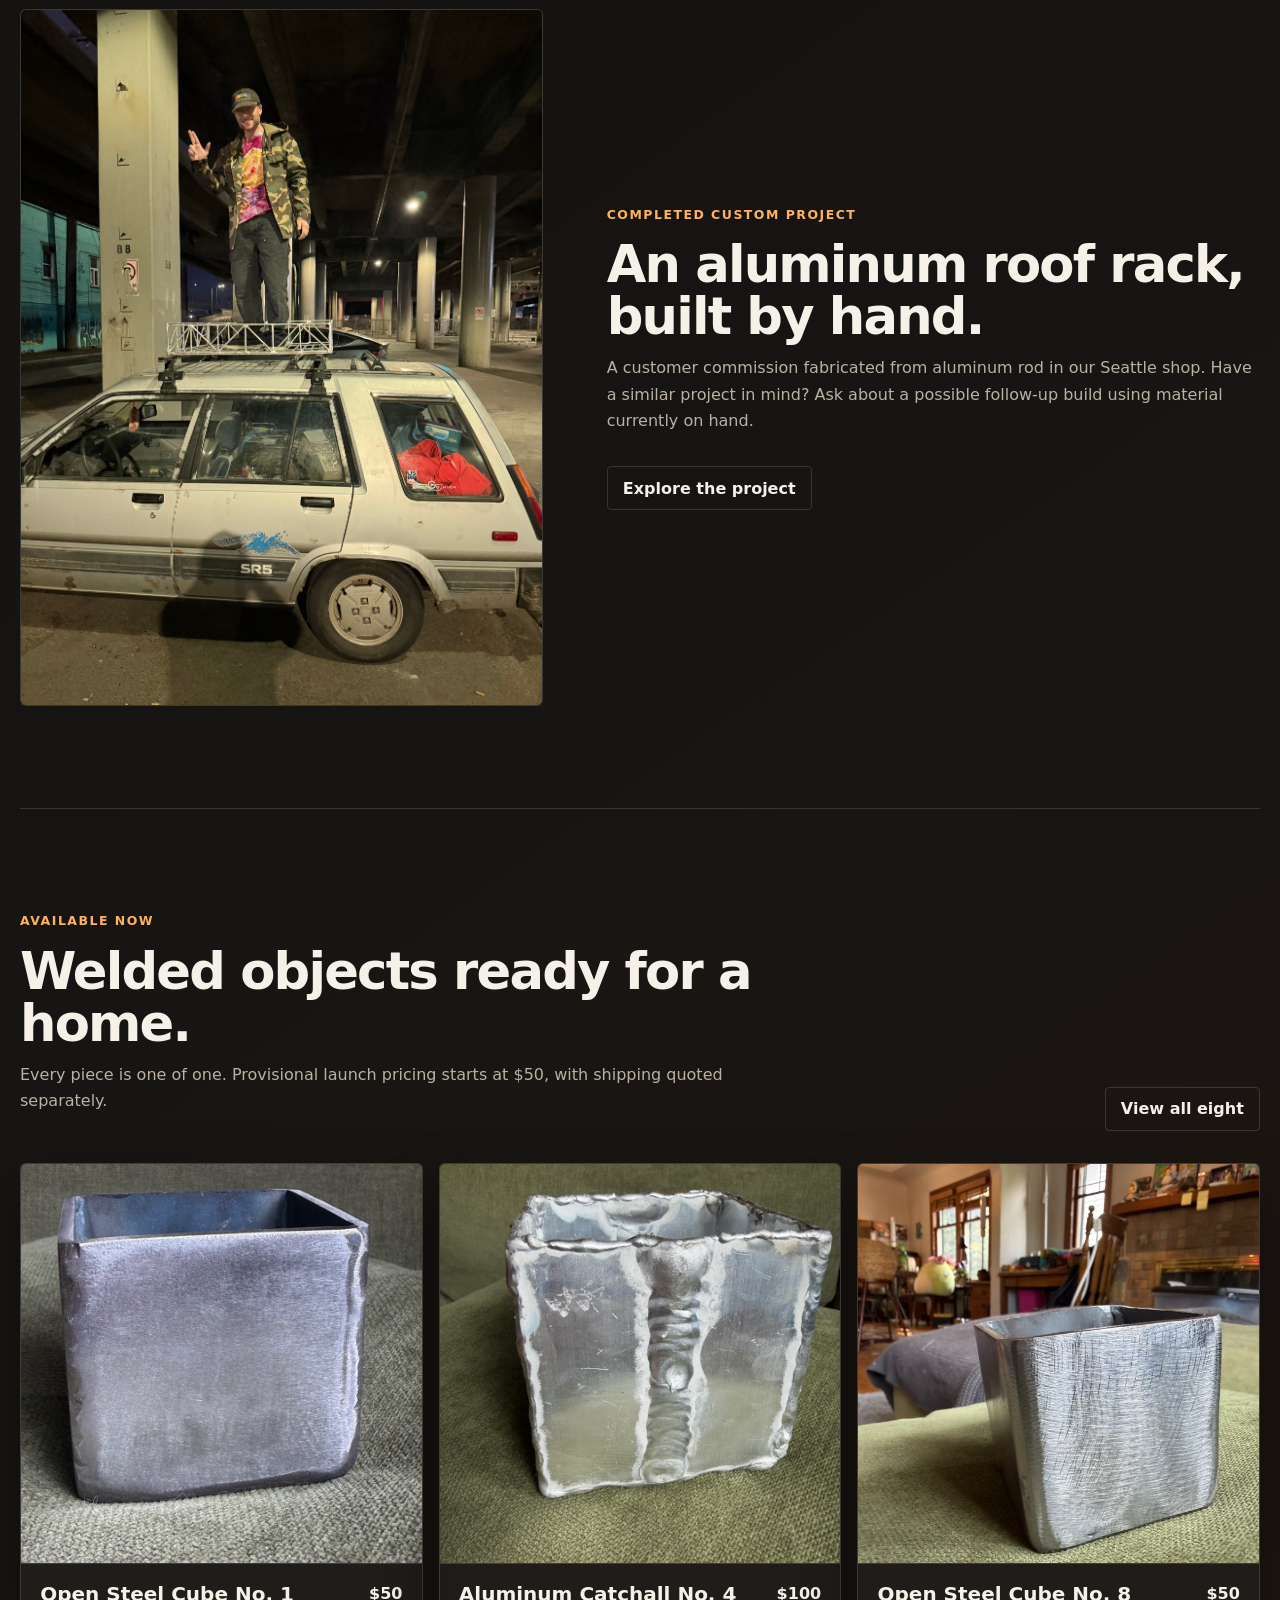
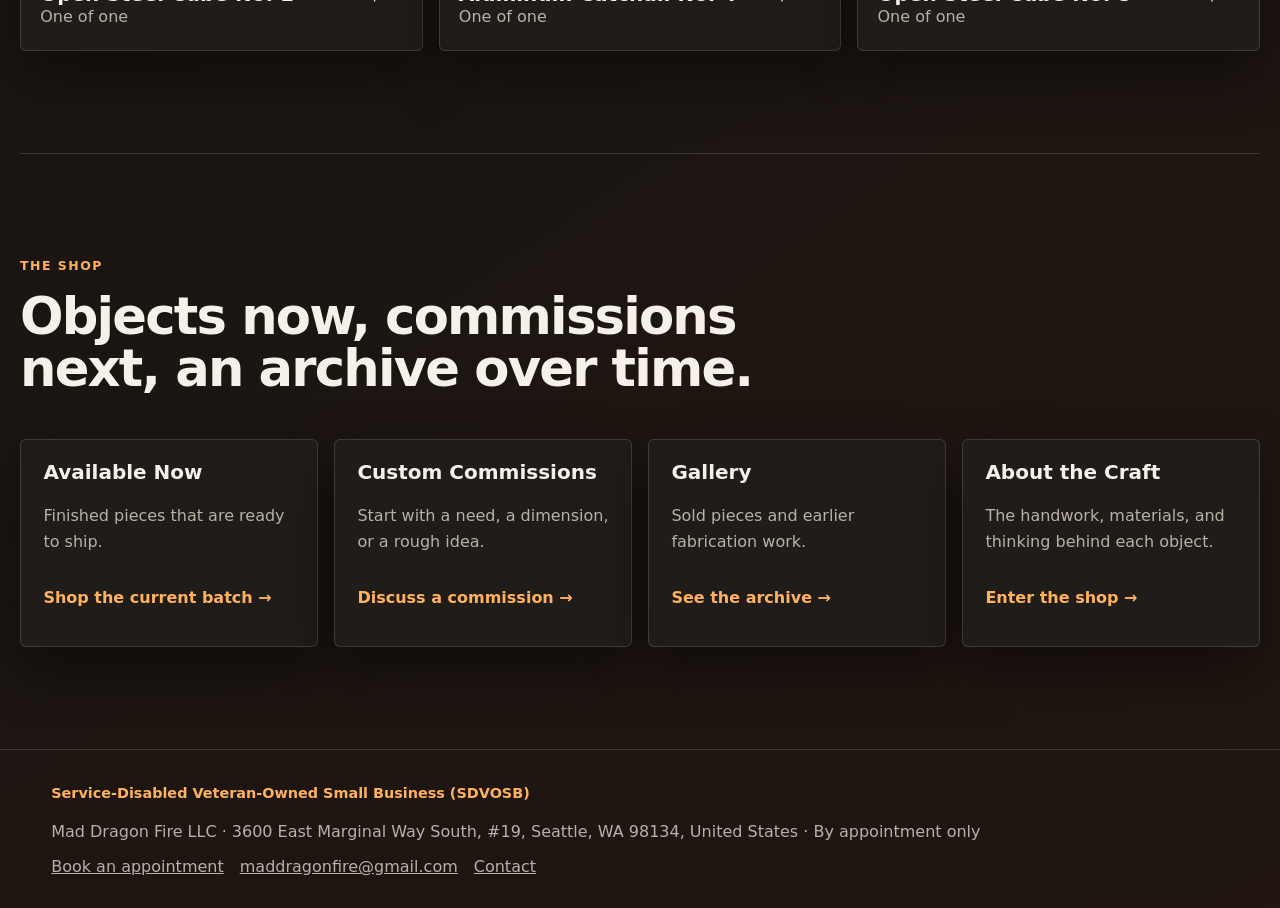
==== commit c029f465: "Add BAAABS patch storefront using shared Stripe checkout configuration" ====
--- a/index.html
+++ b/index.html
@@ -20,6 +20,7 @@
       </a>
       <nav aria-label="Main navigation">
         <a href="available/">Available Now</a>
+        <a href="patch/">BAAABS Patch</a>
         <a href="commissions/">Custom Commissions</a>
         <a href="gallery/">Gallery</a>
         <a href="about/">About the Craft</a>
@@ -48,6 +49,18 @@
           <img src="images/Metalwork/object007/web/cube-007-view-01.jpeg" alt="Exposed-weld steel cube with dark heat color" fetchpriority="high">
           <img class="hero-badge" src="images/logo.png" alt="">
         </div>
+      </section>
+
+      <section class="section-block roof-rack-feature" aria-labelledby="patch-heading">
+        <a class="roof-rack-preview" href="patch/" aria-label="See the BAAABS embroidered patch">
+          <img src="https://baaabs.org/assets/baaabs-patch-photo.jpg" alt="The real embroidered BAAABS black sheep patch with rainbow lettering" width="2048" height="913" loading="lazy" style="height:auto;aspect-ratio:auto">
+        </a>
+        <div class="section-heading"><div>
+          <p class="eyebrow">Wear a little sheep. Help build a big one.</p>
+          <h2 id="patch-heading">The BAAABS patch.</h2>
+          <p>Embroidered. Iron-on. $20 with US shipping included.</p>
+          <a class="button primary" href="patch/">See the patch →</a>
+        </div></div>
       </section>
 
       <section class="section-block roof-rack-feature" aria-labelledby="roof-rack-heading">
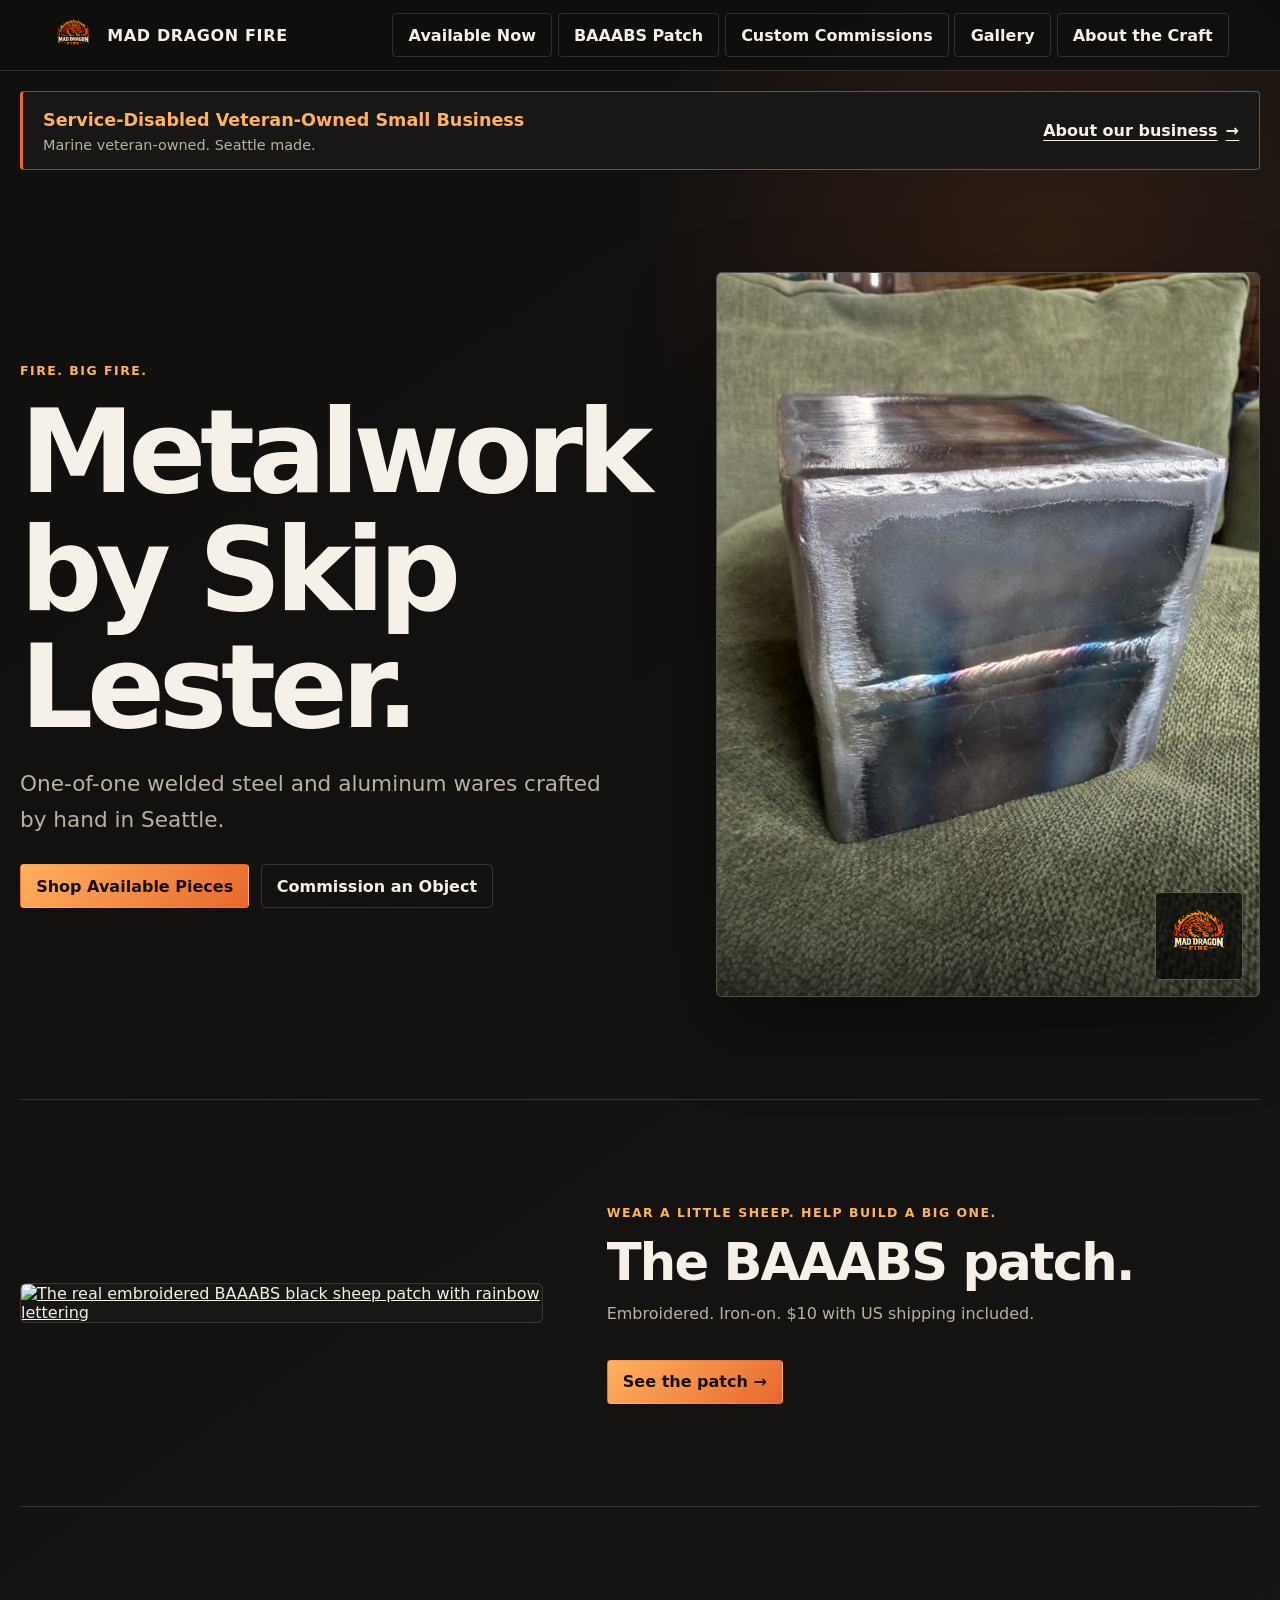
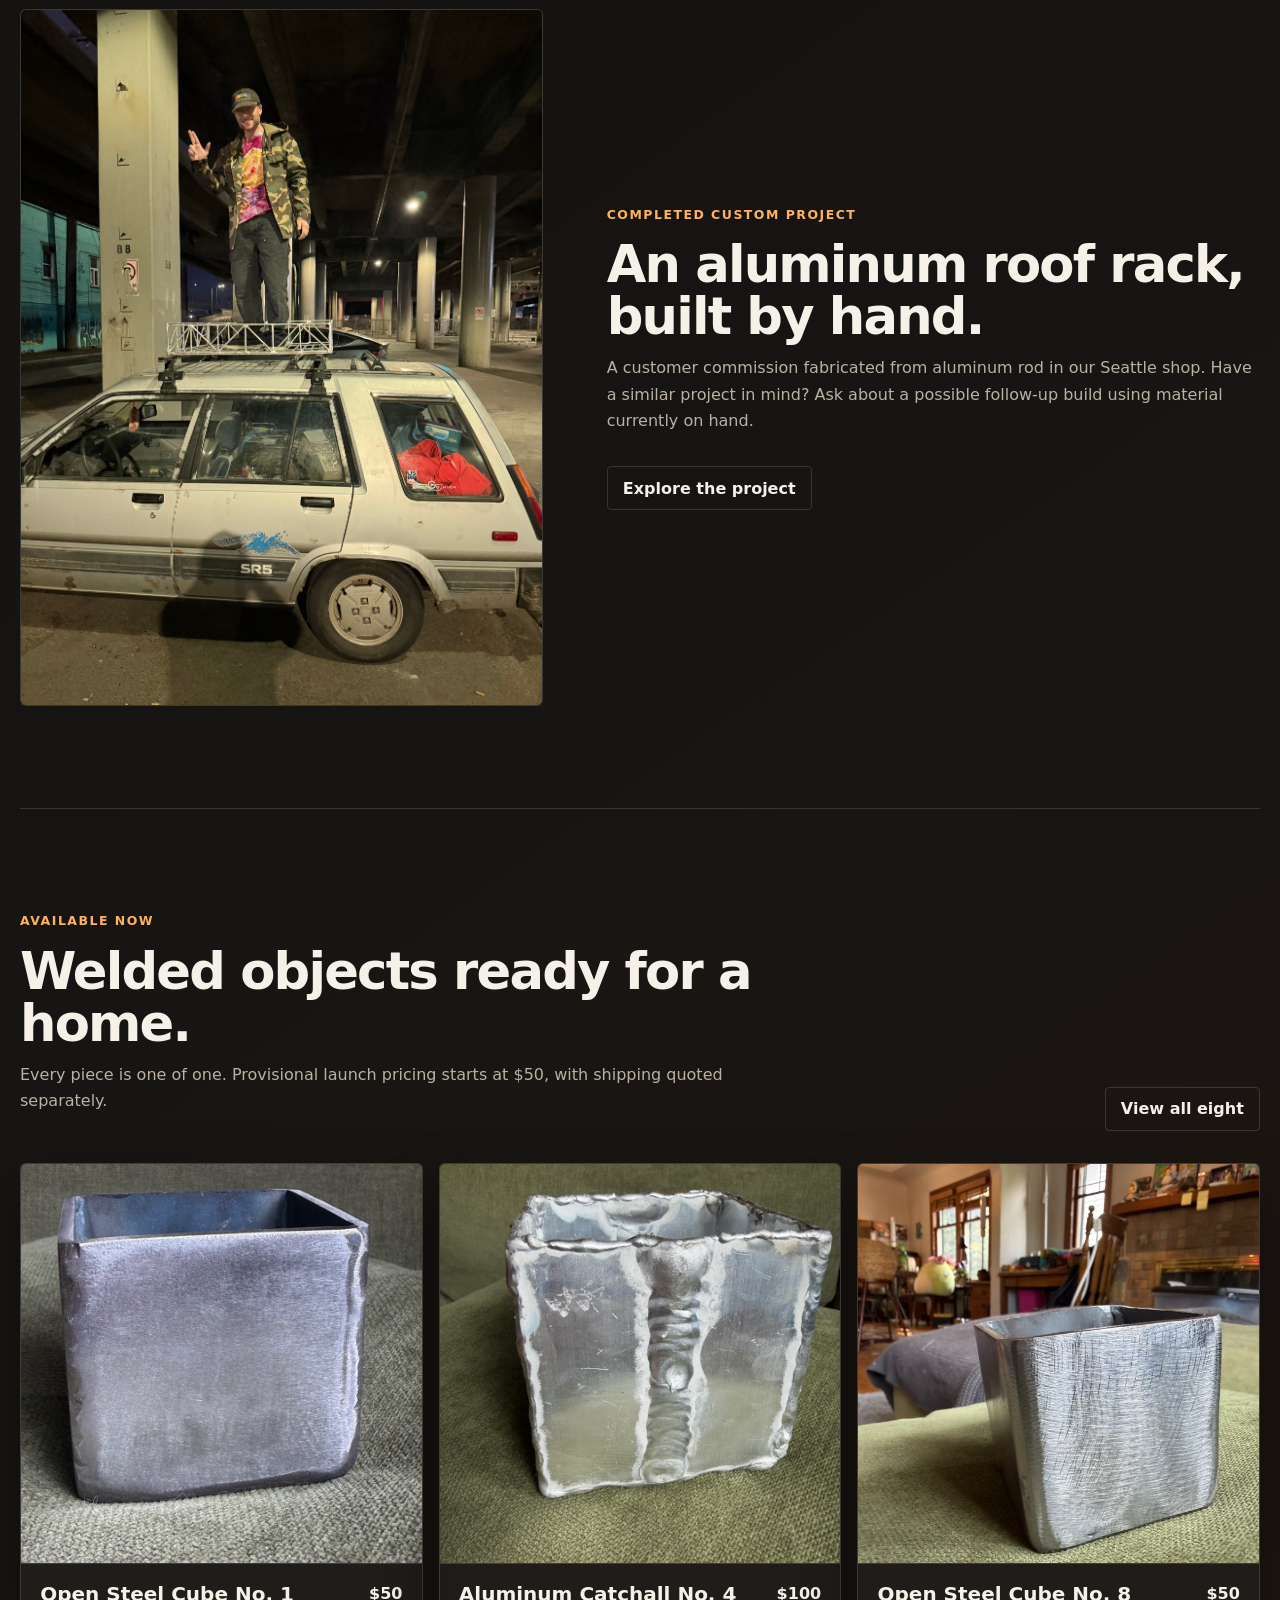
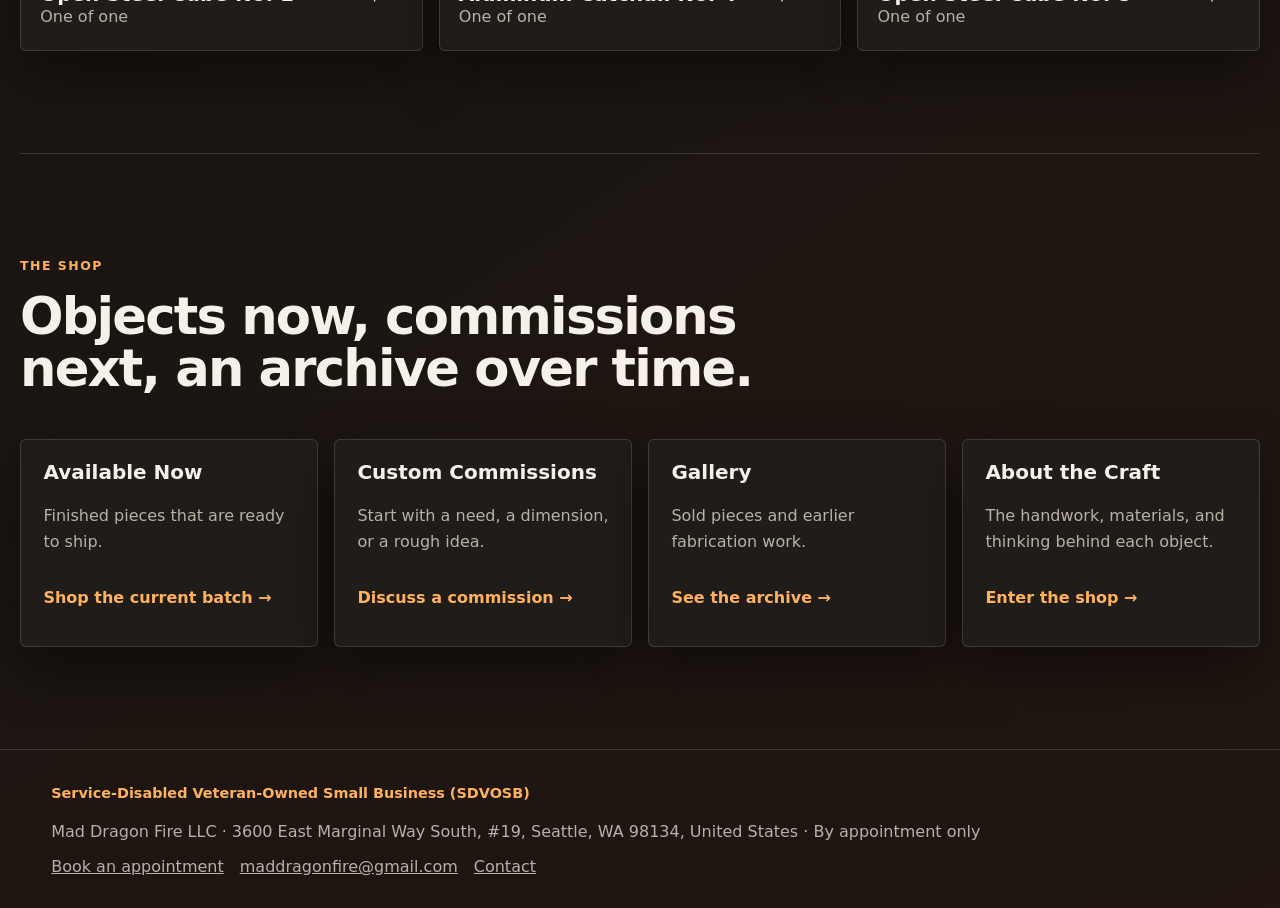
==== commit 372ab10f: "Update patch listings and checkout to $10 shipped" ====
--- a/index.html
+++ b/index.html
@@ -58,7 +58,7 @@
         <div class="section-heading"><div>
           <p class="eyebrow">Wear a little sheep. Help build a big one.</p>
           <h2 id="patch-heading">The BAAABS patch.</h2>
-          <p>Embroidered. Iron-on. $20 with US shipping included.</p>
+          <p>Embroidered. Iron-on. $10 with US shipping included.</p>
           <a class="button primary" href="patch/">See the patch →</a>
         </div></div>
       </section>
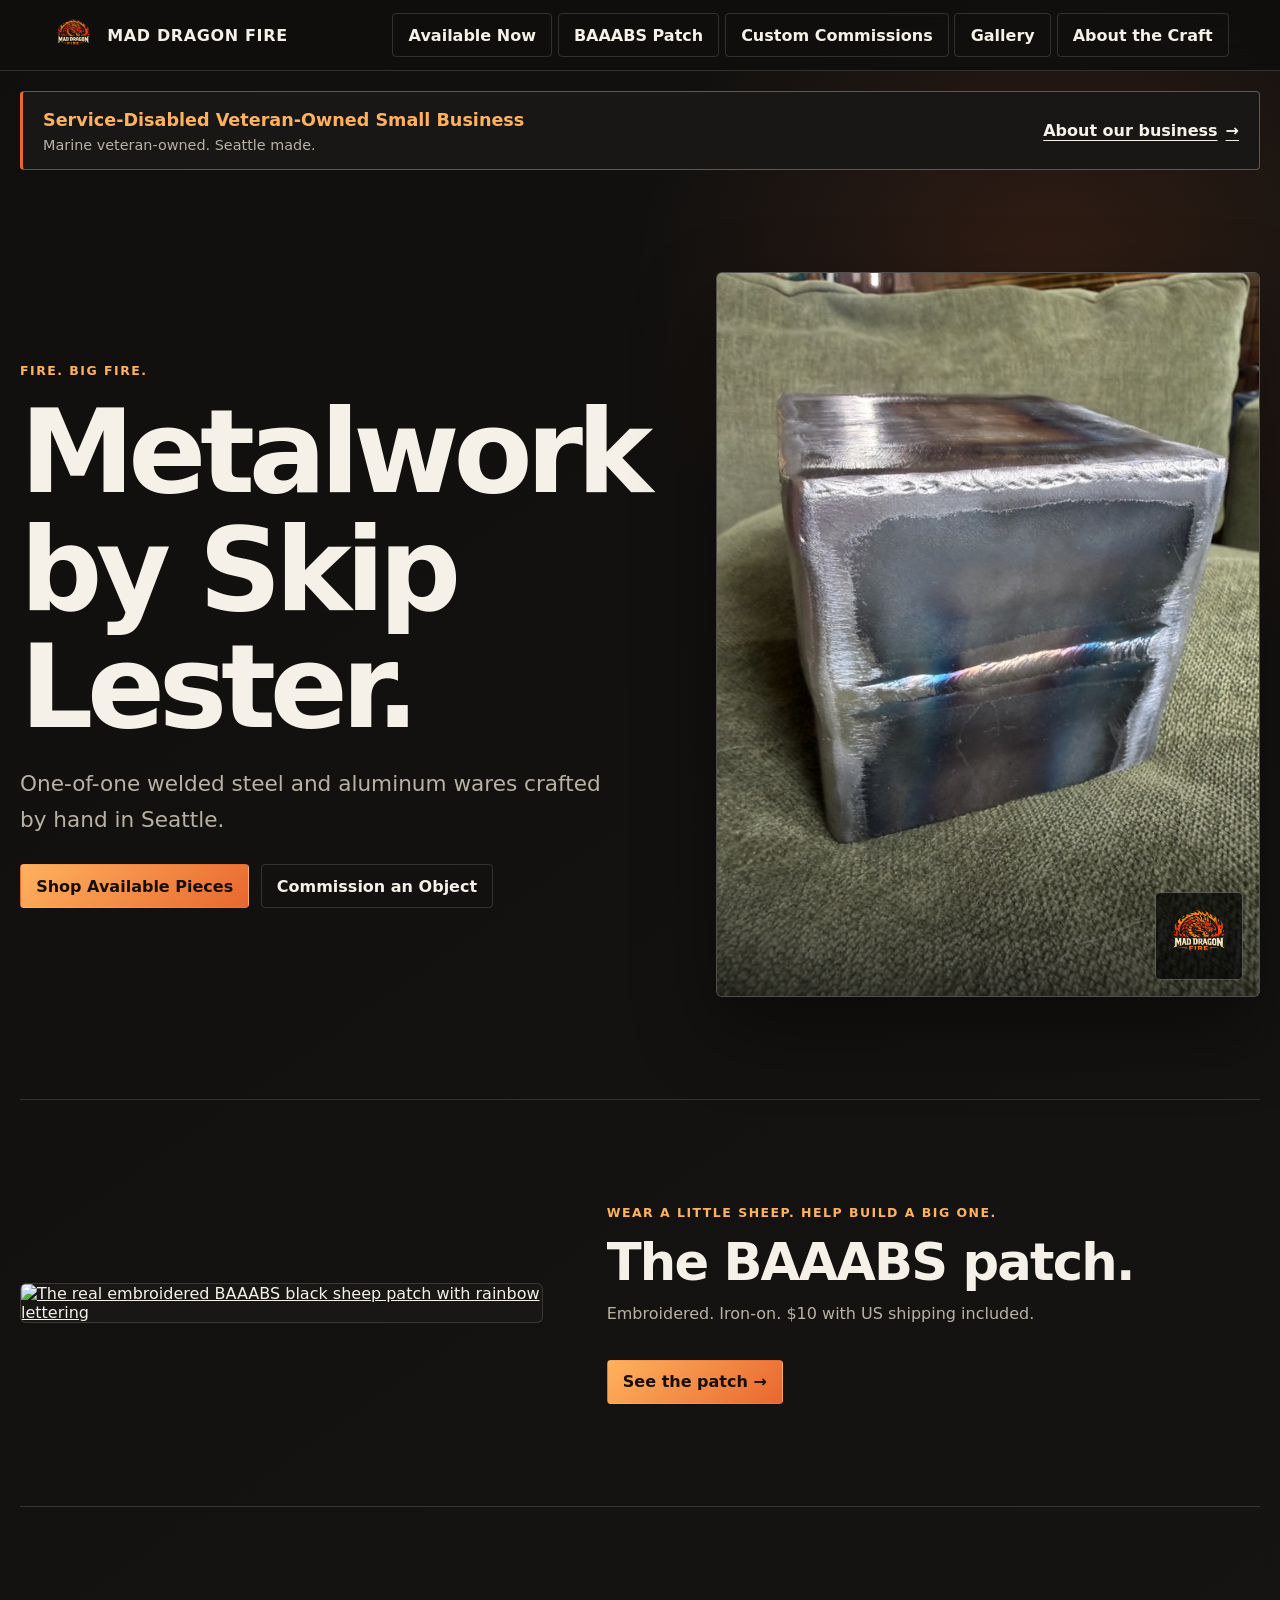
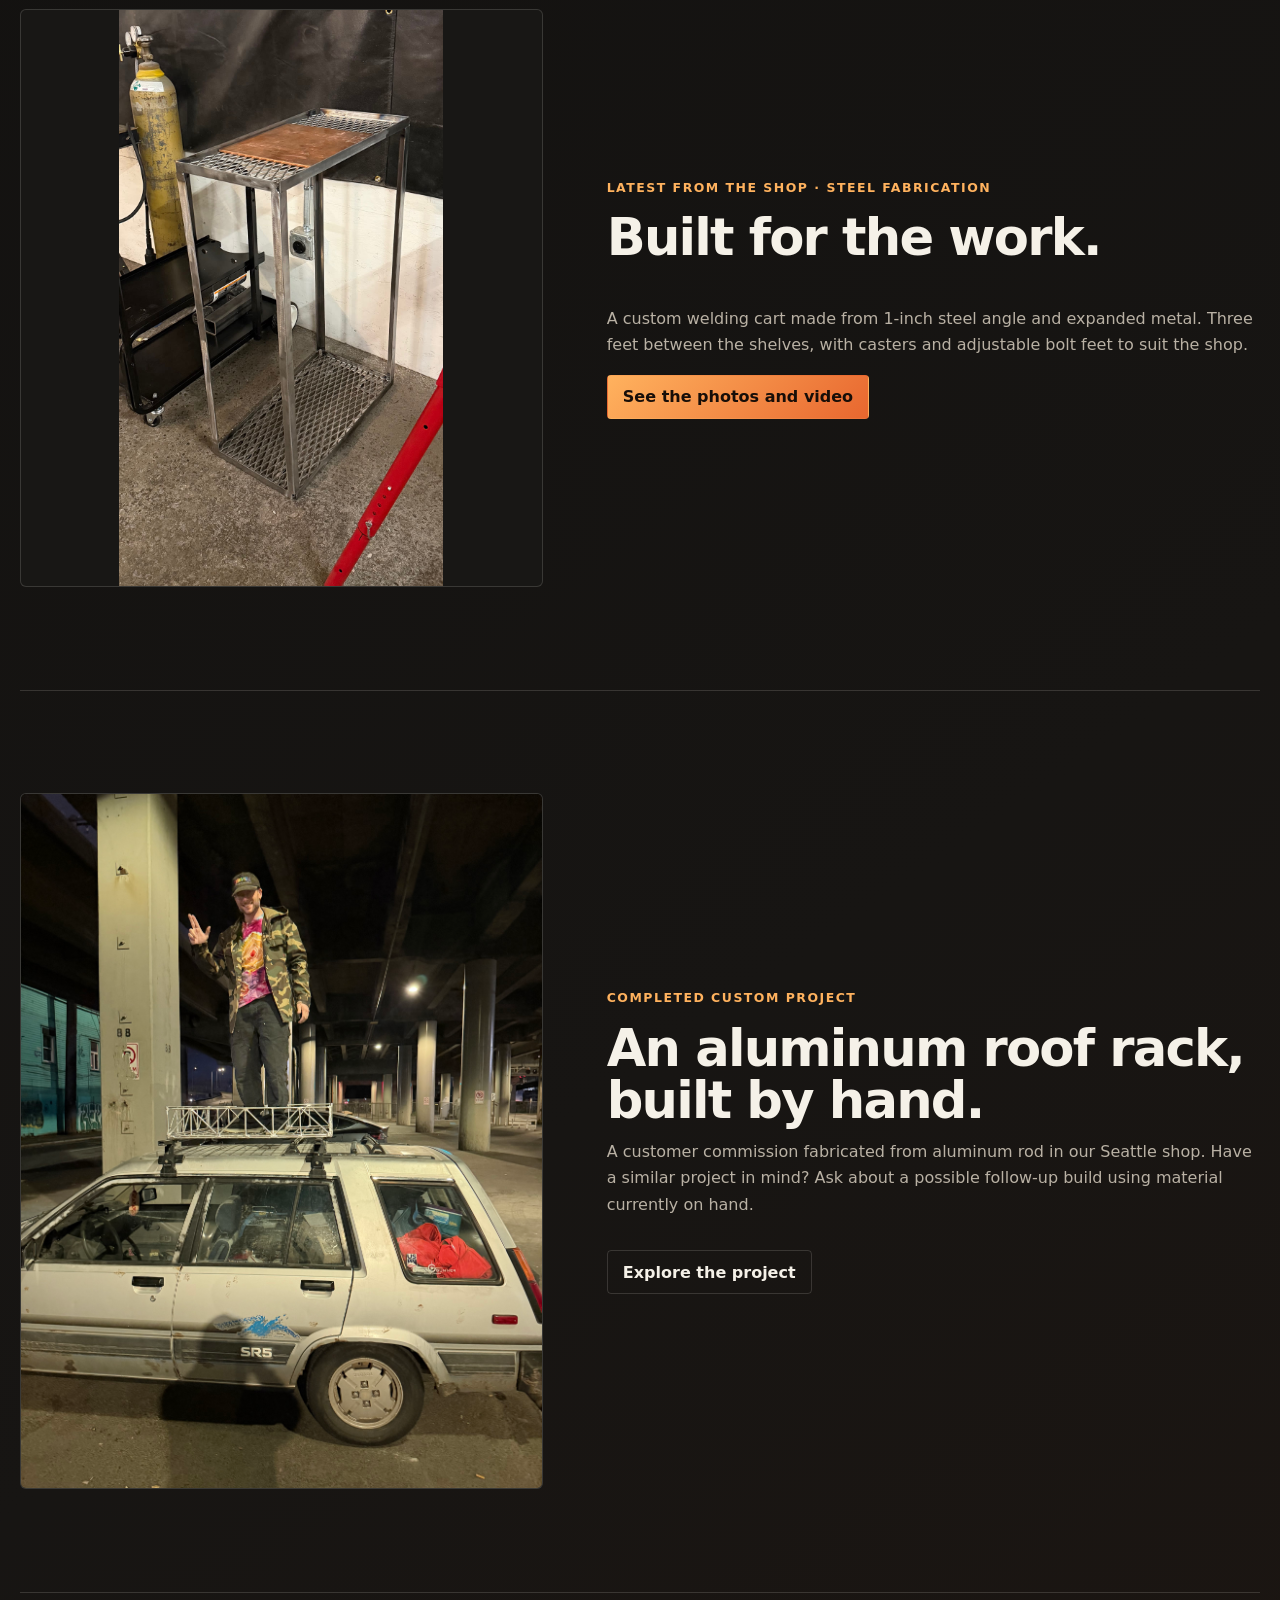
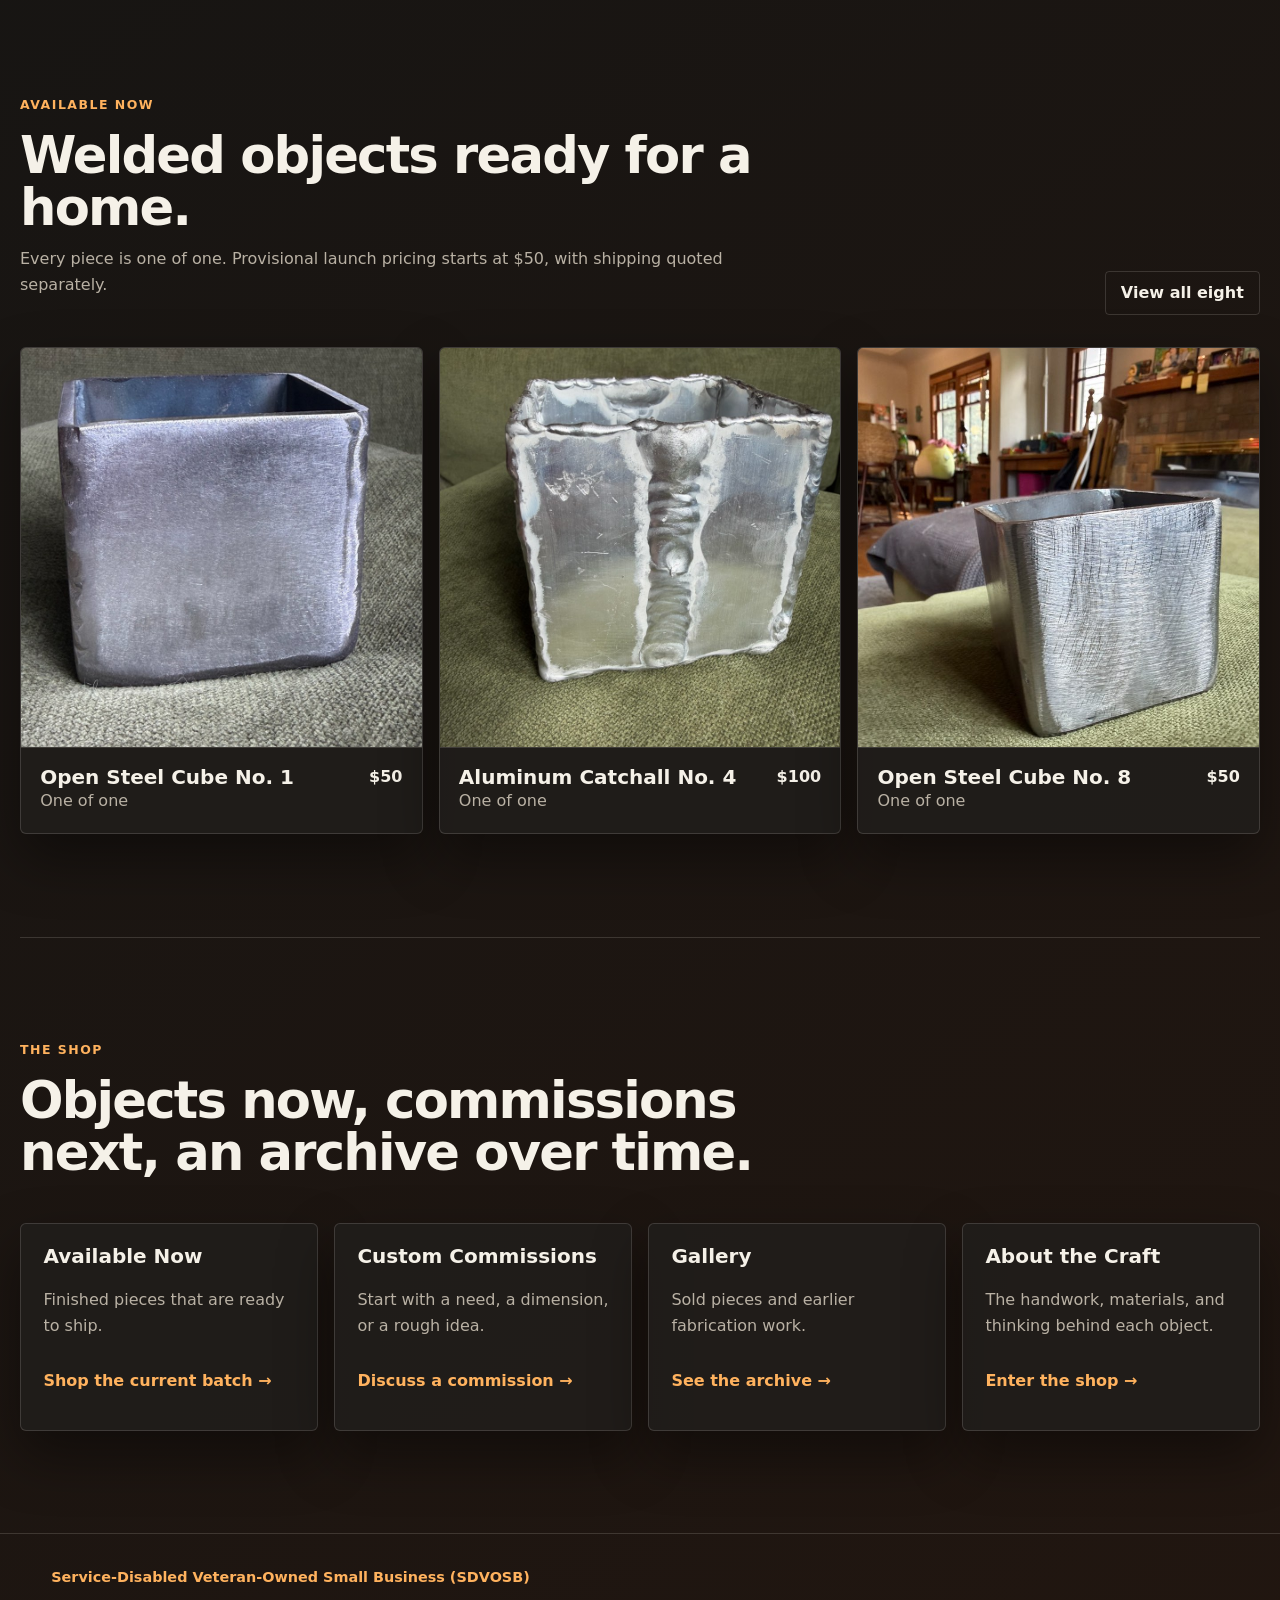
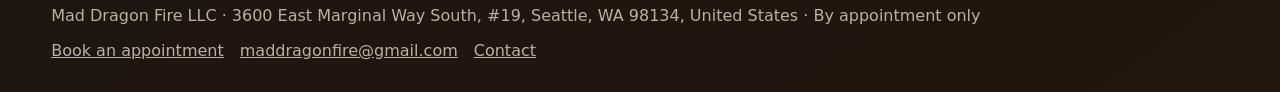
==== commit ba966a42: "Publish welding cart photo gallery and original workshop video" ====
--- a/index.html
+++ b/index.html
@@ -9,7 +9,7 @@
     <meta property="og:description" content="One-of-one metalwork from a service-disabled veteran-owned small business in Seattle.">
     <meta property="og:image" content="https://maddragonfire.com/images/Metalwork/object007/web/cube-007-view-01.jpeg">
     <link rel="icon" href="assets/images/logo.png">
-    <link rel="stylesheet" href="style.css?v=20261028">
+    <link rel="stylesheet" href="style.css?v=20261121">
   </head>
   <body>
     <a class="skip-link" href="#main">Skip to content</a>
@@ -61,6 +61,18 @@
           <p>Embroidered. Iron-on. $10 with US shipping included.</p>
           <a class="button primary" href="patch/">See the patch →</a>
         </div></div>
+      </section>
+
+      <section class="section-block welding-cart-feature" aria-labelledby="welding-cart-feature-heading">
+        <a class="welding-cart-preview" href="gallery/#welding-cart" aria-label="See the welding cart photos and video">
+          <img src="images/Metalwork/welding-cart/welding-cart-finished.jpg" alt="Custom steel welding cart with expanded-metal shelves, built in the Mad Dragon Fire shop" width="900" height="1600" loading="lazy">
+        </a>
+        <div>
+          <p class="eyebrow">Latest from the shop · Steel fabrication</p>
+          <h2 id="welding-cart-feature-heading">Built for the work.</h2>
+          <p>A custom welding cart made from 1-inch steel angle and expanded metal. Three feet between the shelves, with casters and adjustable bolt feet to suit the shop.</p>
+          <a class="button primary" href="gallery/#welding-cart">See the photos and video</a>
+        </div>
       </section>
 
       <section class="section-block roof-rack-feature" aria-labelledby="roof-rack-heading">
--- a/style.css
+++ b/style.css
@@ -844,3 +844,68 @@
 @media (max-width: 780px) {
   .roof-rack-feature, .roof-rack-photos { grid-template-columns: 1fr; }
 }
+
+/* Welding cart: lightweight photo gallery and a user-initiated video. */
+#welding-cart { scroll-margin-top: 10rem; }
+.welding-cart-photos {
+  display: grid;
+  grid-template-columns: repeat(3, minmax(0, 1fr));
+  gap: 1.25rem;
+}
+.welding-cart-photos figure {
+  margin: 0;
+  overflow: hidden;
+  border: 1px solid var(--line);
+  border-radius: 6px;
+  background: var(--surface);
+}
+.welding-cart-photos a { display: block; background: #0a0908; }
+.welding-cart-photos img {
+  width: 100%;
+  height: auto;
+  aspect-ratio: 9 / 16;
+  object-fit: contain;
+}
+.welding-cart-photos figcaption { padding: 1.2rem; color: var(--muted); line-height: 1.6; }
+.welding-cart-photos figcaption strong { display: block; margin-bottom: .35rem; color: var(--text); }
+.welding-cart-photo-note { margin: 1rem 0 2rem; color: var(--muted); font-size: .9rem; }
+.welding-cart-film {
+  display: grid;
+  grid-template-columns: minmax(0, 1fr) minmax(0, .8fr);
+  align-items: center;
+  gap: clamp(1.5rem, 5vw, 4rem);
+  padding: clamp(1.25rem, 4vw, 3rem);
+  border: 1px solid var(--line);
+  border-radius: 6px;
+  background: var(--surface);
+}
+.welding-cart-film-copy { max-width: 32rem; }
+.welding-cart-film h3 { font-size: clamp(1.7rem, 3vw, 2.6rem); }
+.welding-cart-film video {
+  display: block;
+  width: 100%;
+  max-width: 23rem;
+  height: auto;
+  justify-self: center;
+  border-radius: 4px;
+  background: #000;
+}
+.welding-cart-feature {
+  display: grid;
+  grid-template-columns: minmax(0, .8fr) minmax(0, 1fr);
+  gap: clamp(1.5rem, 5vw, 4rem);
+  align-items: center;
+}
+.welding-cart-preview { display: block; border: 1px solid var(--line); border-radius: 6px; overflow: hidden; background: var(--surface); }
+.welding-cart-preview img { width: 100%; height: auto; max-height: 36rem; object-fit: contain; }
+.welding-cart-photos a:focus-visible, .welding-cart-preview:focus-visible { outline: 3px solid var(--accent-light); outline-offset: -3px; }
+@media (max-width: 780px) {
+  .welding-cart-photos, .welding-cart-film, .welding-cart-feature { grid-template-columns: 1fr; }
+  .welding-cart-photos img { aspect-ratio: auto; }
+}
+
+.welding-cart-specs { display: grid; grid-template-columns: repeat(3, minmax(0, 1fr)); gap: 1.25rem; margin: 0 0 2rem; }
+.welding-cart-specs div { padding: 1rem 1.2rem; border-left: 2px solid var(--accent); background: var(--surface); }
+.welding-cart-specs dt { color: var(--accent-light); font-size: .9rem; margin-bottom: .4rem; }
+.welding-cart-specs dd { margin: 0; line-height: 1.6; }
+@media (max-width: 780px) { .welding-cart-specs { grid-template-columns: 1fr; } }
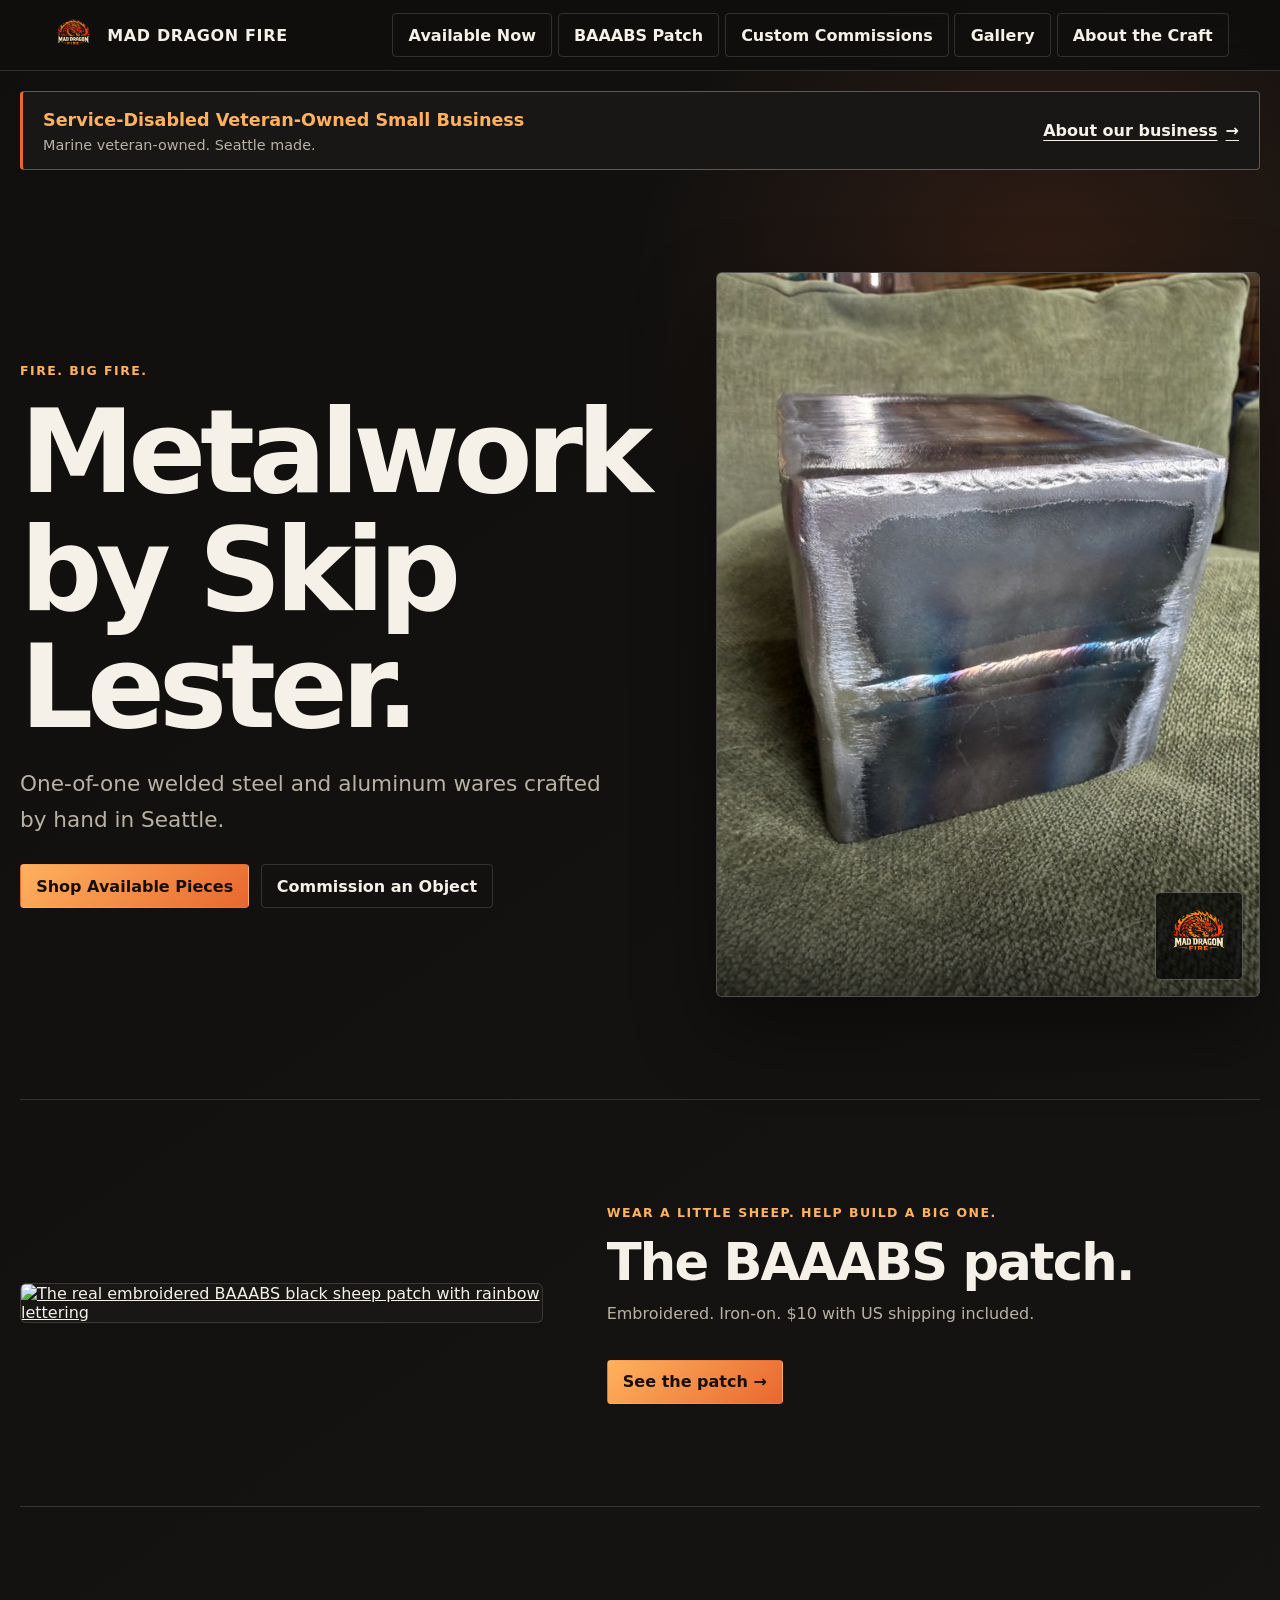
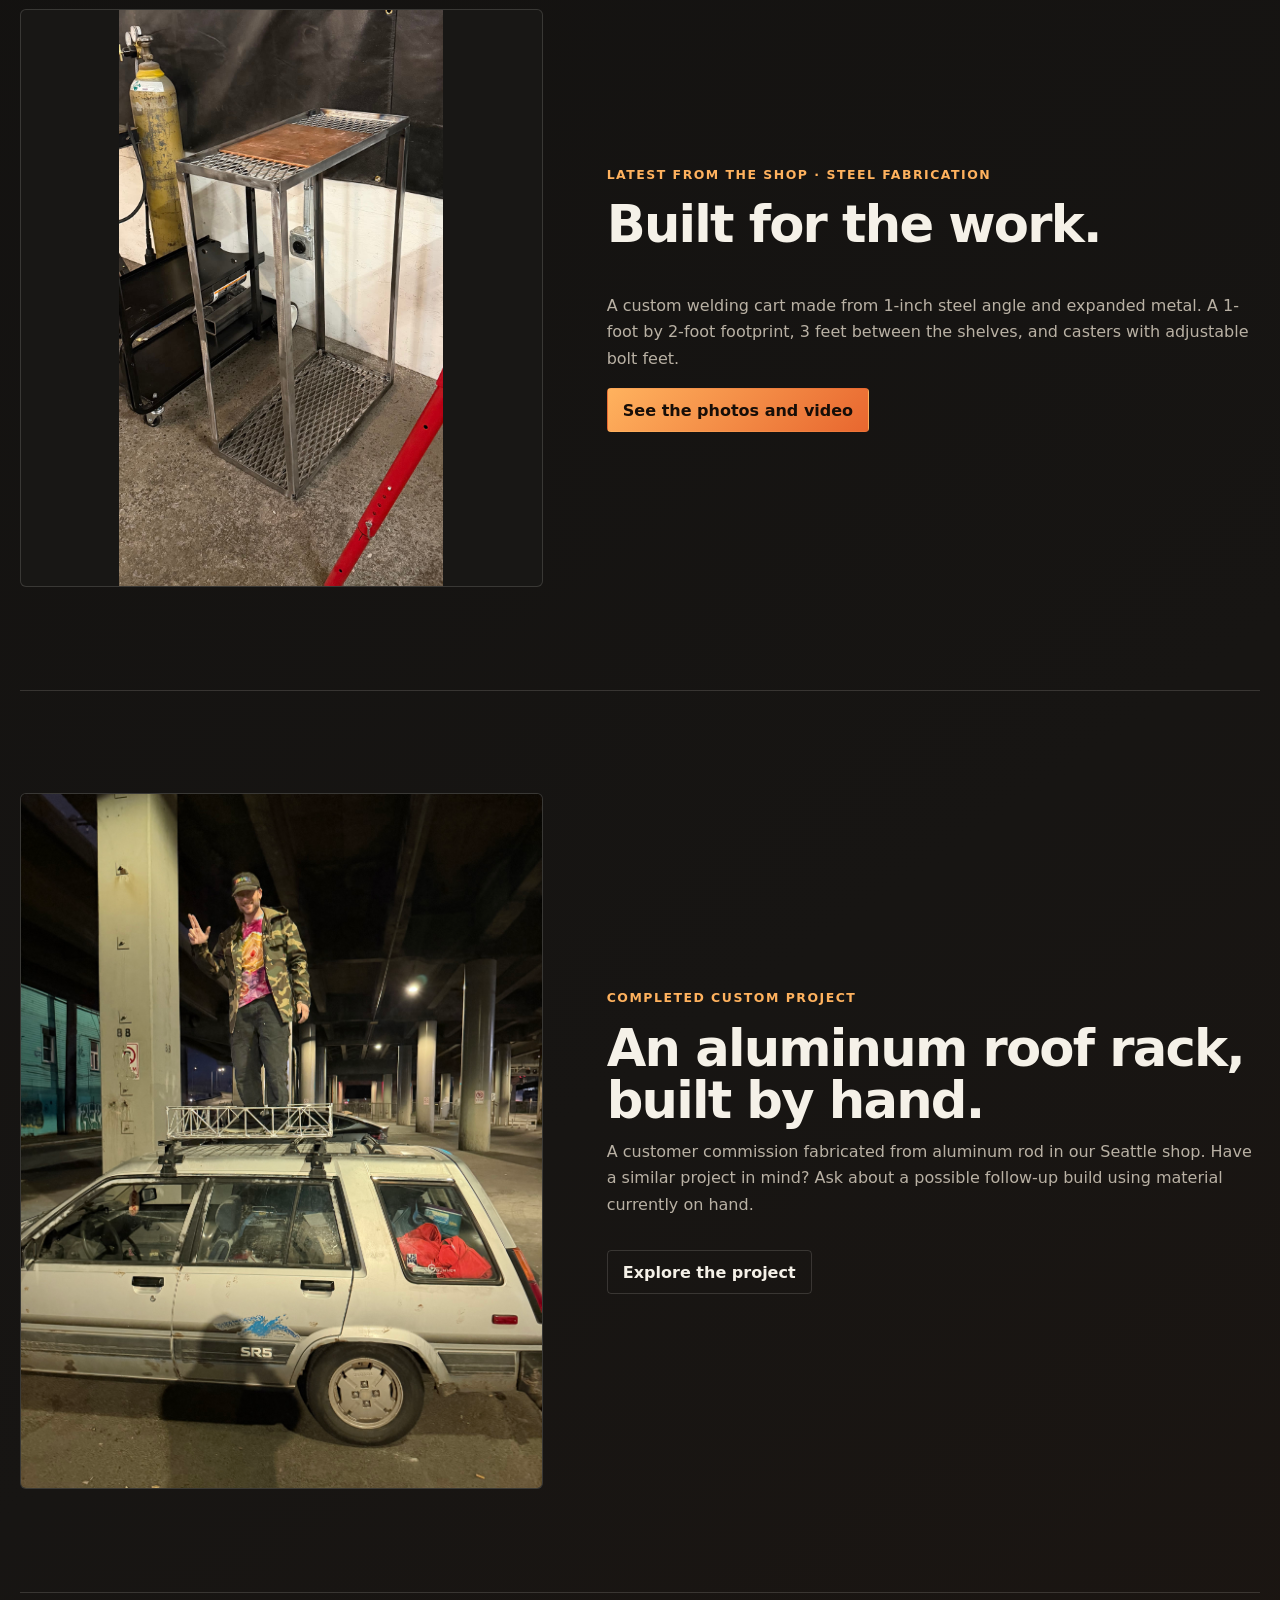
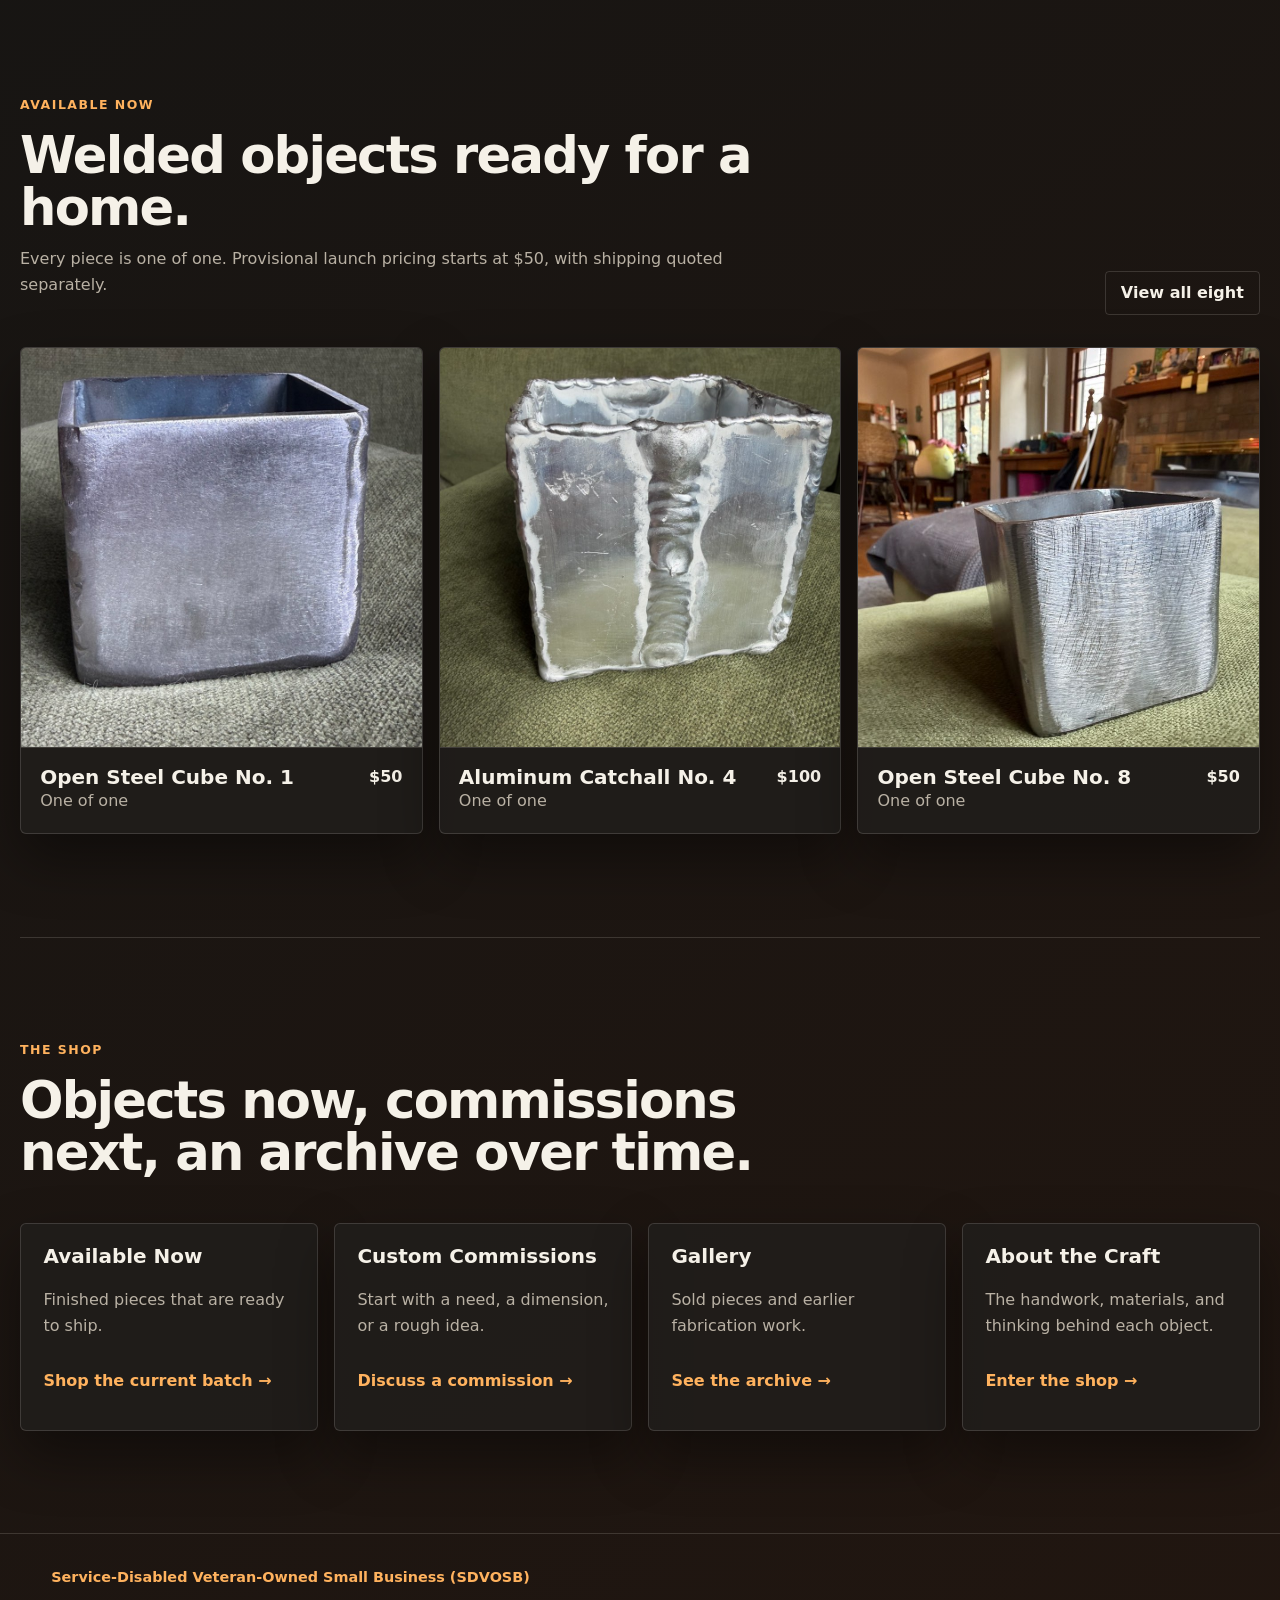
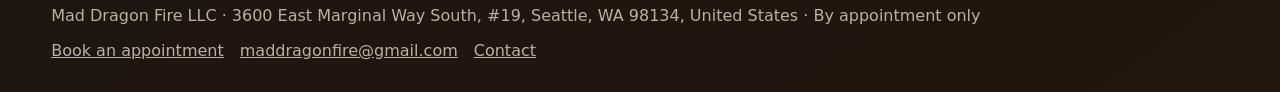
==== commit 4ba5f531: "Add welding cart one-by-two-foot footprint" ====
--- a/index.html
+++ b/index.html
@@ -70,7 +70,7 @@
         <div>
           <p class="eyebrow">Latest from the shop · Steel fabrication</p>
           <h2 id="welding-cart-feature-heading">Built for the work.</h2>
-          <p>A custom welding cart made from 1-inch steel angle and expanded metal. Three feet between the shelves, with casters and adjustable bolt feet to suit the shop.</p>
+          <p>A custom welding cart made from 1-inch steel angle and expanded metal. A 1-foot by 2-foot footprint, 3 feet between the shelves, and casters with adjustable bolt feet.</p>
           <a class="button primary" href="gallery/#welding-cart">See the photos and video</a>
         </div>
       </section>
--- a/style.css
+++ b/style.css
@@ -904,7 +904,7 @@
   .welding-cart-photos img { aspect-ratio: auto; }
 }
 
-.welding-cart-specs { display: grid; grid-template-columns: repeat(3, minmax(0, 1fr)); gap: 1.25rem; margin: 0 0 2rem; }
+.welding-cart-specs { display: grid; grid-template-columns: repeat(4, minmax(0, 1fr)); gap: 1.25rem; margin: 0 0 2rem; }
 .welding-cart-specs div { padding: 1rem 1.2rem; border-left: 2px solid var(--accent); background: var(--surface); }
 .welding-cart-specs dt { color: var(--accent-light); font-size: .9rem; margin-bottom: .4rem; }
 .welding-cart-specs dd { margin: 0; line-height: 1.6; }
